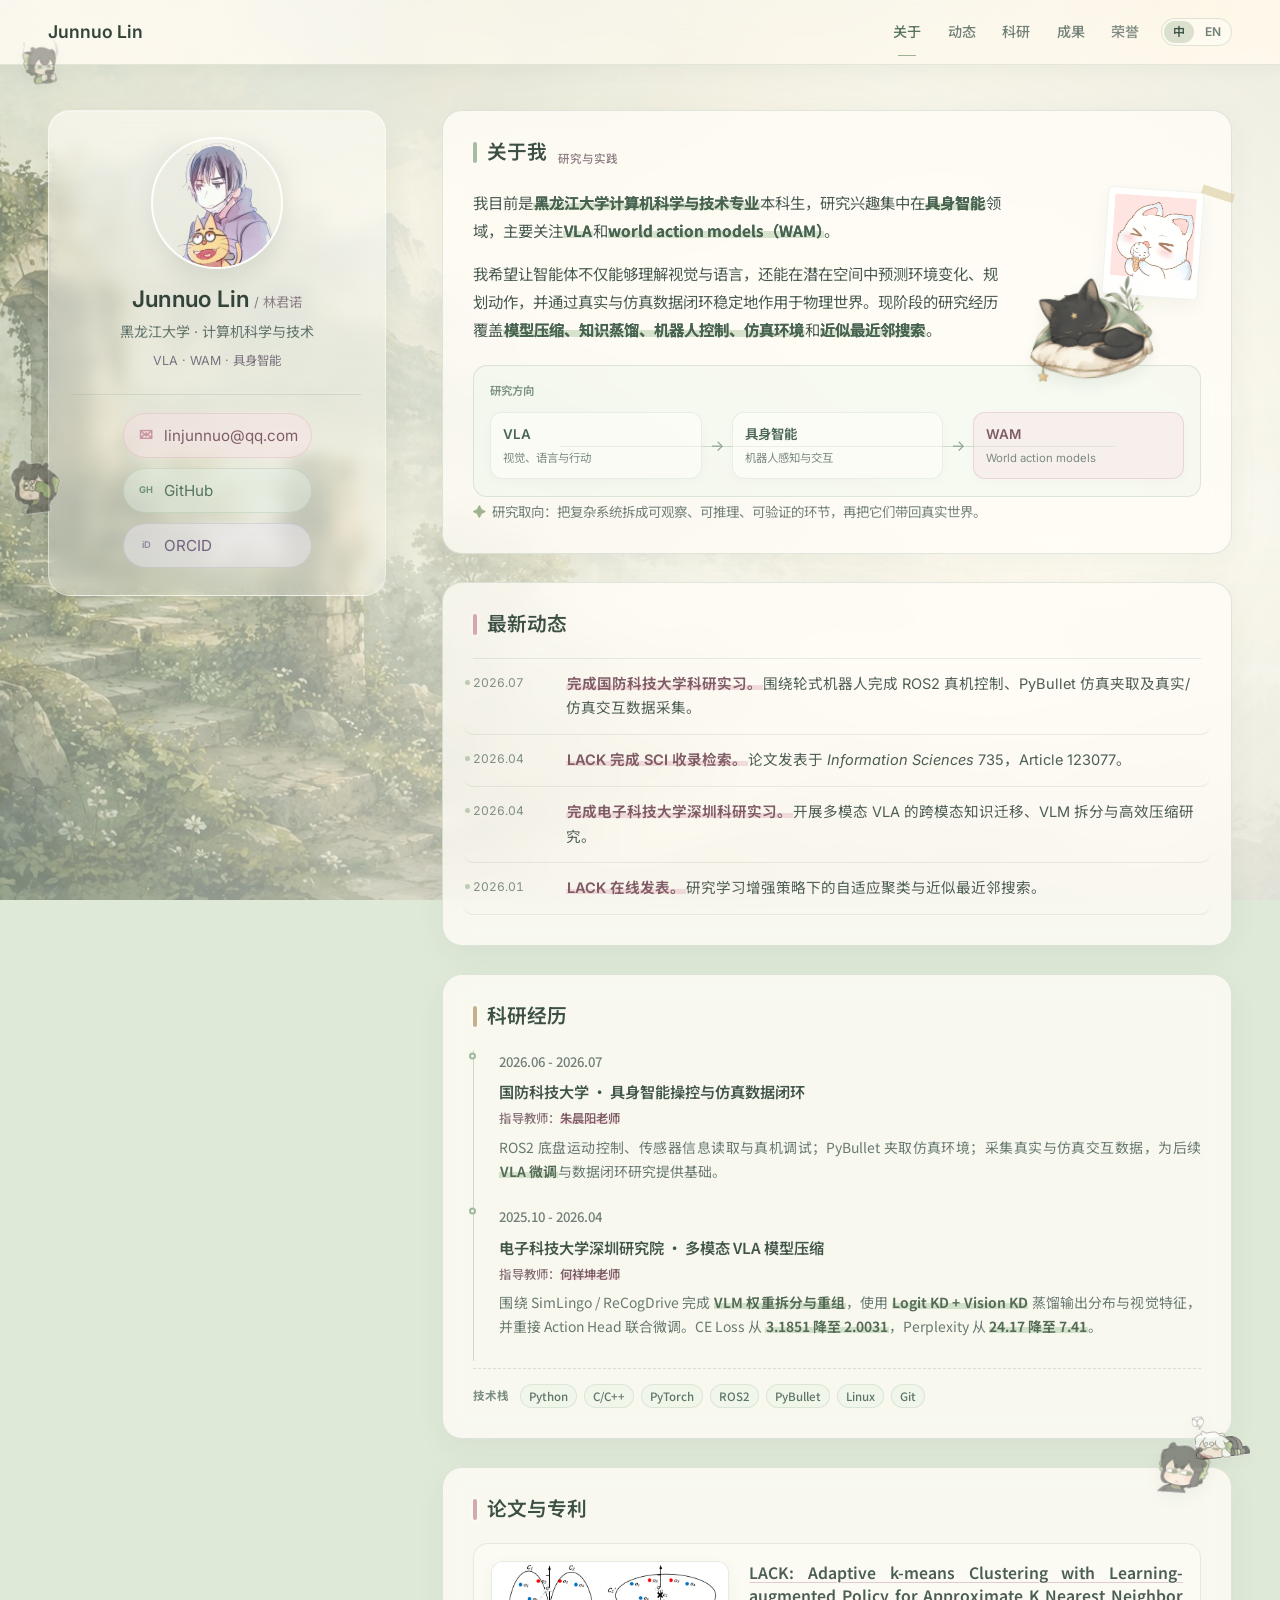
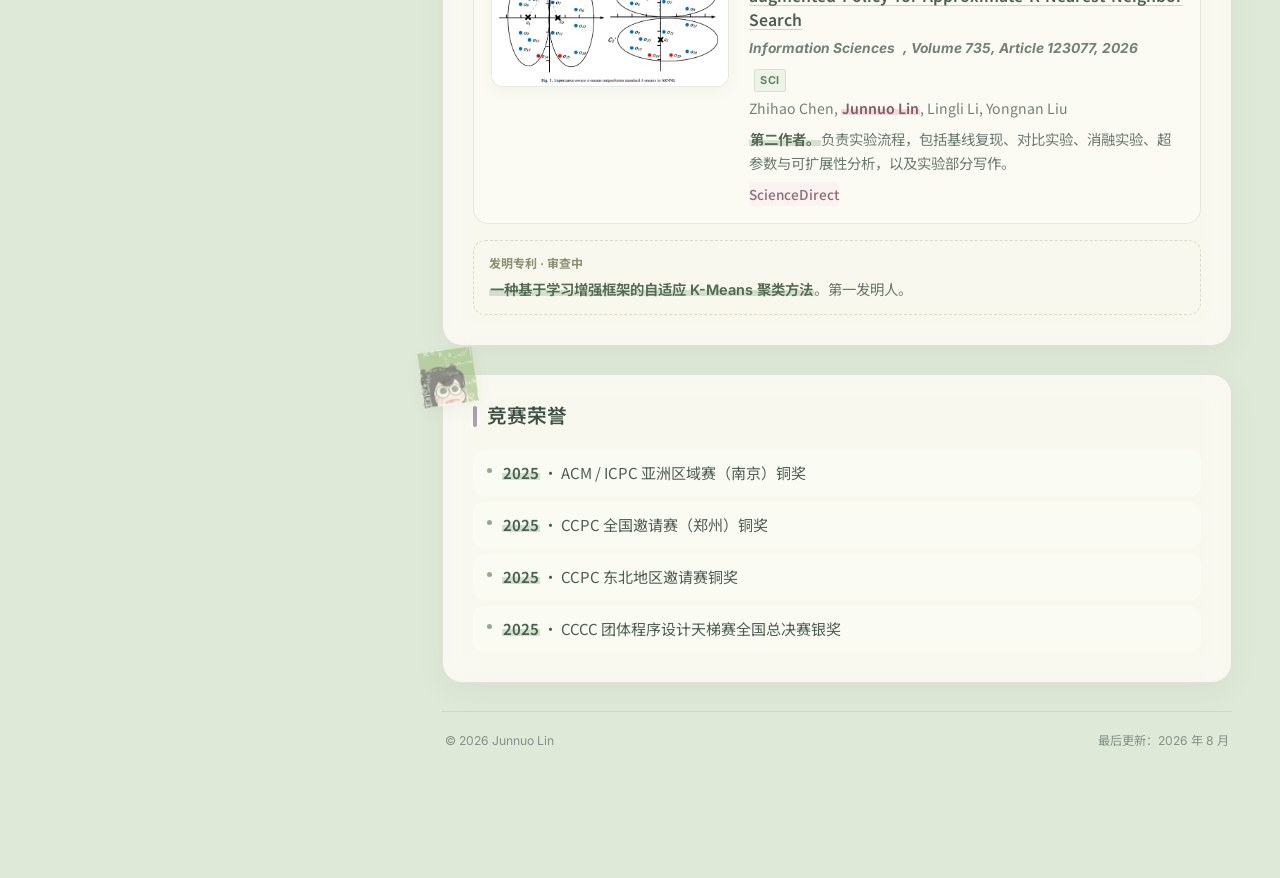
==== index.html @ f2a50eb1 "Publish refined bilingual academic homepage" ====
<!doctype html>
<html lang="zh-CN" data-language="zh">
<head>
  <meta charset="utf-8">
  <meta name="viewport" content="width=device-width, initial-scale=1">
  <meta name="description" content="林君诺的个人学术主页，研究方向集中在具身智能领域，主要关注 VLA 与 world action models（WAM）。">
  <meta name="theme-color" content="#e8eee2">
  <meta property="og:type" content="website">
  <meta property="og:url" content="https://jnlin-re.github.io/">
  <meta property="og:title" content="林君诺 | 学术主页">
  <meta property="og:description" content="具身智能领域，主要关注 VLA 与 world action models（WAM）。">
  <meta property="og:image" content="https://jnlin-re.github.io/assets/avatar-cutout.png">
  <title>林君诺 | 学术主页</title>
  <link rel="preconnect" href="https://fonts.googleapis.com">
  <link rel="preconnect" href="https://fonts.gstatic.com" crossorigin>
  <link href="https://fonts.googleapis.com/css2?family=Inter:wght@400;500;600;700&amp;family=Noto+Sans+SC:wght@400;500;600;700&amp;display=swap" rel="stylesheet">
  <link rel="stylesheet" href="css/main.css">
  <link rel="stylesheet" href="css/scrapbook.css">
  <script src="js/main.js" defer></script>
</head>
<body class="scrapbook-theme">
  <a class="skip-link" href="#main-content">
    <span data-lang="zh">跳到主要内容</span><span data-lang="en">Skip to main content</span>
  </a>

  <header class="site-header">
    <img class="header-sticker" src="assets/sticker-phone.gif" alt="" aria-hidden="true">
    <div class="container header-inner">
      <a class="site-name" href="#about" aria-label="Junnuo Lin homepage">Junnuo Lin</a>
      <nav class="top-nav" id="top-nav" aria-label="主导航" data-zh-label="主导航" data-en-label="Primary navigation">
        <a href="#about" data-section-link="about"><span data-lang="zh">关于</span><span data-lang="en">About</span></a>
        <a href="#news" data-section-link="news"><span data-lang="zh">动态</span><span data-lang="en">News</span></a>
        <a href="#research" data-section-link="research"><span data-lang="zh">科研</span><span data-lang="en">Research</span></a>
        <a href="#publications" data-section-link="publications"><span data-lang="zh">成果</span><span data-lang="en">Publications</span></a>
        <a href="#honors" data-section-link="honors"><span data-lang="zh">荣誉</span><span data-lang="en">Honors</span></a>
      </nav>
      <div class="header-actions">
        <div class="lang-switch" role="group" aria-label="语言选择" data-zh-label="语言选择" data-en-label="Language selection">
          <button class="lang-btn" type="button" data-lang-switch="zh" aria-pressed="true">中</button>
          <button class="lang-btn" type="button" data-lang-switch="en" aria-pressed="false">EN</button>
        </div>
      </div>
      <button class="menu-toggle" type="button" aria-expanded="false" aria-controls="top-nav" aria-label="打开菜单" data-zh-label="打开菜单" data-en-label="Open menu">
        <span data-lang="zh">菜单</span><span data-lang="en">Menu</span>
      </button>
    </div>
  </header>

  <main id="main-content">
    <section id="home-page" class="page-section active">
      <div class="container academic-layout">
        <aside class="profile-sidebar" aria-label="个人信息" data-zh-label="个人信息" data-en-label="Profile">
          <div class="profile-intro">
            <img class="avatar" src="assets/avatar-cutout.png" alt="林君诺的头像" data-zh-alt="林君诺的头像" data-en-alt="Portrait illustration of Junnuo Lin" width="460" height="460">
            <div class="intro-text">
              <h1 class="profile-name">Junnuo Lin <span class="profile-name-zh">/ 林君诺</span></h1>
              <p class="sidebar-role"><span data-lang="zh">黑龙江大学 · 计算机科学与技术</span><span data-lang="en">Heilongjiang University · Computer Science and Technology</span></p>
              <p class="sidebar-note"><span data-lang="zh">VLA · WAM · 具身智能</span><span data-lang="en">VLA · WAM · Embodied AI</span></p>
            </div>
          </div>

          <ul class="profile-links" aria-label="联系方式" data-zh-label="联系方式" data-en-label="Contact links">
            <li class="profile-email"><a href="mailto:linjunnuo@qq.com">linjunnuo@qq.com</a></li>
            <li class="github-link"><a href="https://github.com/jnlin-re" target="_blank" rel="noreferrer">GitHub</a></li>
            <li><a href="https://orcid.org/0009-0009-2755-1236" target="_blank" rel="noreferrer">ORCID</a></li>
          </ul>
          <img class="sidebar-sticker sidebar-sticker-bottom" src="assets/sticker-peek.gif" alt="" aria-hidden="true">
        </aside>

        <div class="content academic-content">
          <section id="about" class="section about" aria-labelledby="about-title">
            <div class="about-heading">
              <h2 id="about-title" class="section-title"><span data-lang="zh">关于我</span><span data-lang="en">About Me</span></h2>
              <span class="about-title-status"><span data-lang="zh">研究与实践</span><span data-lang="en">Research and practice</span></span>
            </div>
            <div class="about-shell">
              <div class="about-art" aria-hidden="true">
                <figure class="icecream-card"><img src="assets/icecream-cat.png" alt=""></figure>
                <img class="sleepy-cat" src="assets/original-black-cat-mascot.png" alt="">
              </div>
              <div class="about-copy">
                <p data-lang="zh">我目前是<strong>黑龙江大学计算机科学与技术专业</strong>本科生，研究兴趣集中在<strong>具身智能</strong>领域，主要关注<strong>VLA</strong>和<strong>world action models（WAM）</strong>。</p>
                <p data-lang="en">I am an undergraduate student in <strong>Computer Science and Technology at Heilongjiang University</strong>. My research interests center on <strong>embodied intelligence</strong>, with a focus on <strong>VLA</strong> and <strong>world action models (WAM)</strong>.</p>
                <p data-lang="zh">我希望让智能体不仅能够理解视觉与语言，还能在潜在空间中预测环境变化、规划动作，并通过真实与仿真数据闭环稳定地作用于物理世界。现阶段的研究经历覆盖<strong>模型压缩、知识蒸馏、机器人控制、仿真环境</strong>和<strong>近似最近邻搜索</strong>。</p>
                <p data-lang="en">I am interested in agents that go beyond visual-language understanding to predict environmental dynamics, plan actions in latent space, and interact reliably with the physical world through real-to-simulation data loops. My current experience spans <strong>model compression, knowledge distillation, robot control, simulation</strong>, and <strong>approximate nearest-neighbor search</strong>.</p>
                <div class="academic-route" aria-label="研究方向" data-zh-label="研究方向" data-en-label="Research focus">
                  <span class="route-label"><span data-lang="zh">研究方向</span><span data-lang="en">Research Focus</span></span>
                  <div class="route-stops">
                    <span class="route-stop"><b>VLA</b><small><span data-lang="zh">视觉、语言与行动</span><span data-lang="en">Vision, language, and action</span></small></span>
                    <span class="route-arrow" aria-hidden="true">&#8594;</span>
                    <span class="route-stop"><b><span data-lang="zh">具身智能</span><span data-lang="en">Embodied AI</span></b><small><span data-lang="zh">机器人感知与交互</span><span data-lang="en">Robotic perception and interaction</span></small></span>
                    <span class="route-arrow" aria-hidden="true">&#8594;</span>
                    <span class="route-stop current"><b>WAM</b><small>World action models</small></span>
                  </div>
                </div>
                <p class="about-aside" data-lang="zh">研究取向：把复杂系统拆成可观察、可推理、可验证的环节，再把它们带回真实世界。</p>
                <p class="about-aside" data-lang="en">Research principle: turn complex systems into observable, reasoned, and verifiable parts, then bring them back to the physical world.</p>
              </div>
            </div>
          </section>

          <section id="news" class="section news" aria-labelledby="news-title">
            <div class="section-heading"><h2 id="news-title" class="section-title"><span data-lang="zh">最新动态</span><span data-lang="en">News</span></h2></div>
            <ul class="news-list">
              <li class="news-item">
                <time datetime="2026-07" class="news-date">2026.07</time>
                <div class="news-copy">
                  <p data-lang="zh"><strong>完成国防科技大学科研实习。</strong>围绕轮式机器人完成 ROS2 真机控制、PyBullet 仿真夹取及真实/仿真交互数据采集。</p>
                  <p data-lang="en"><strong>Completed a research internship at the National University of Defense Technology.</strong> Worked on ROS2 control, PyBullet grasping simulation, and real/sim interaction data collection for a wheeled robot.</p>
                </div>
              </li>
              <li class="news-item">
                <time datetime="2026-04" class="news-date">2026.04</time>
                <div class="news-copy">
                  <p data-lang="zh"><strong>LACK 完成 SCI 收录检索。</strong>论文发表于 <em>Information Sciences</em> 735，Article 123077。</p>
                  <p data-lang="en"><strong>LACK was indexed by SCI.</strong> The paper was published in <em>Information Sciences</em> 735, Article 123077.</p>
                </div>
              </li>
              <li class="news-item">
                <time datetime="2026-04" class="news-date">2026.04</time>
                <div class="news-copy">
                  <p data-lang="zh"><strong>完成电子科技大学深圳科研实习。</strong>开展多模态 VLA 的跨模态知识迁移、VLM 拆分与高效压缩研究。</p>
                  <p data-lang="en"><strong>Completed a research internship at UESTC Shenzhen.</strong> Studied cross-modal knowledge transfer, VLM decoupling, and efficient compression for multimodal VLA agents.</p>
                </div>
              </li>
              <li class="news-item">
                <time datetime="2026-01" class="news-date">2026.01</time>
                <div class="news-copy">
                  <p data-lang="zh"><strong>LACK 在线发表。</strong>研究学习增强策略下的自适应聚类与近似最近邻搜索。</p>
                  <p data-lang="en"><strong>LACK was published online.</strong> The work studies adaptive clustering and approximate nearest-neighbor search with a learning-augmented policy.</p>
                </div>
              </li>
            </ul>
          </section>

          <section id="research" class="section" aria-labelledby="research-title">
            <img class="section-sticker project-sticker" src="assets/sticker-tired.gif" alt="" aria-hidden="true">
            <h2 id="research-title" class="section-title"><span data-lang="zh">科研经历</span><span data-lang="en">Research Experience</span></h2>
            <ul class="project-list timeline">
              <li class="project-item">
                <span class="timeline-time">2026.06 - 2026.07</span>
                <div class="project-head">
                  <p class="entry-title" data-lang="zh">国防科技大学 · 具身智能操控与仿真数据闭环</p>
                  <p class="entry-title" data-lang="en">National University of Defense Technology · Embodied Control and Sim-to-Real Data Loop</p>
                  <p class="entry-mentor" data-lang="zh">指导教师：<span class="mentor-name">朱晨阳老师</span></p>
                  <p class="entry-mentor" data-lang="en">Mentor: <span class="mentor-name">Chenyang Zhu</span></p>
                  <p class="entry-sub" data-lang="zh">ROS2 底盘运动控制、传感器信息读取与真机调试；PyBullet 夹取仿真环境；采集真实与仿真交互数据，为后续 <strong>VLA 微调</strong>与数据闭环研究提供基础。</p>
                  <p class="entry-sub" data-lang="en">Integrated ROS2 chassis control, sensor access, and real-robot debugging; built a PyBullet grasping environment; and collected real/sim interaction data for later <strong>VLA fine-tuning</strong> and closed-loop research.</p>
                </div>
              </li>
              <li class="project-item">
                <span class="timeline-time">2025.10 - 2026.04</span>
                <div class="project-head">
                  <p class="entry-title" data-lang="zh">电子科技大学深圳研究院 · 多模态 VLA 模型压缩</p>
                  <p class="entry-title" data-lang="en">UESTC Shenzhen · Multimodal VLA Model Compression</p>
                  <p class="entry-mentor" data-lang="zh">指导教师：<span class="mentor-name">何祥坤老师</span></p>
                  <p class="entry-mentor" data-lang="en">Mentor: <span class="mentor-name">Xiangkun He</span></p>
                  <p class="entry-sub" data-lang="zh">围绕 SimLingo / ReCogDrive 完成 <strong>VLM 权重拆分与重组</strong>，使用 <strong>Logit KD + Vision KD</strong> 蒸馏输出分布与视觉特征，并重接 Action Head 联合微调。CE Loss 从 <strong>3.1851 降至 2.0031</strong>，Perplexity 从 <strong>24.17 降至 7.41</strong>。</p>
                  <p class="entry-sub" data-lang="en">Decoupled and reorganized <strong>VLM weights</strong> from SimLingo / ReCogDrive-related models, then used <strong>Logit KD + Vision KD</strong> and action-head fine-tuning. CE Loss decreased from <strong>3.1851 to 2.0031</strong>, and Perplexity from <strong>24.17 to 7.41</strong>.</p>
                </div>
              </li>
            </ul>
            <div class="toolkit" aria-label="技术栈" data-zh-label="技术栈" data-en-label="Toolkit">
              <span class="toolkit-label"><span data-lang="zh">技术栈</span><span data-lang="en">Toolkit</span></span>
              <span>Python</span><span>C/C++</span><span>PyTorch</span><span>ROS2</span><span>PyBullet</span><span>Linux</span><span>Git</span>
            </div>
          </section>

          <section id="publications" class="section" aria-labelledby="publications-title">
            <img class="section-sticker publication-sticker" src="assets/sticker-curious.gif" alt="" aria-hidden="true">
            <h2 id="publications-title" class="section-title"><span data-lang="zh">论文与专利</span><span data-lang="en">Publications and Patent</span></h2>
            <div class="publication lack-publication">
              <figure class="pub-figure">
                <img class="pub-figure-image" src="assets/lack-figure.png" alt="LACK 论文图 1：重要性感知 k-means 与标准 k-means 在 AKNNs 中的比较" data-zh-alt="LACK 论文图 1：重要性感知 k-means 与标准 k-means 在 AKNNs 中的比较" data-en-alt="LACK Figure 1: Importance-aware k-means compared with standard k-means in AKNNs" width="1337" height="704" loading="lazy" decoding="async">
              </figure>
              <div class="pub-content">
                <p class="pub-title"><a href="https://www.sciencedirect.com/science/article/abs/pii/S0020025526000083" target="_blank" rel="noreferrer">LACK: Adaptive k-means Clustering with Learning-augmented Policy for Approximate K Nearest Neighbor Search</a></p>
                <p class="pub-venue"><em>Information Sciences</em>, Volume 735, Article 123077, 2026 <span class="pub-venue-tag">SCI</span></p>
                <p class="pub-authors">Zhihao Chen, <strong class="author-highlight">Junnuo Lin</strong>, Lingli Li, Yongnan Liu</p>
                <p class="pub-desc" data-lang="zh"><strong>第二作者。</strong>负责实验流程，包括基线复现、对比实验、消融实验、超参数与可扩展性分析，以及实验部分写作。</p>
                <p class="pub-desc" data-lang="en"><strong>Second author.</strong> Contributed the experimental pipeline, including baseline reproduction, comparative and ablation studies, hyperparameter and scalability analysis, and writing the experimental section.</p>
                <div class="pub-links"><a href="https://www.sciencedirect.com/science/article/abs/pii/S0020025526000083" target="_blank" rel="noreferrer">ScienceDirect</a></div>
              </div>
            </div>
            <div class="patent-note">
              <p class="patent-label"><span data-lang="zh">发明专利 · 审查中</span><span data-lang="en">Invention Patent · Under Review</span></p>
              <p data-lang="zh"><strong>一种基于学习增强框架的自适应 K-Means 聚类方法</strong>。第一发明人。</p>
              <p data-lang="en"><strong>An Adaptive K-Means Clustering Method Based on a Learning-Augmented Framework.</strong> First inventor.</p>
            </div>
          </section>

          <section id="honors" class="section" aria-labelledby="honors-title">
            <img class="section-sticker award-sticker" src="assets/sticker-math.gif" alt="" aria-hidden="true">
          <h2 id="honors-title" class="section-title"><span data-lang="zh">竞赛荣誉</span><span data-lang="en">Honors</span></h2>
          <ul class="award-list">
              <li class="award-item"><strong>2025</strong> · <span data-lang="zh">ACM / ICPC 亚洲区域赛（南京）铜奖</span><span data-lang="en">ACM / ICPC Asia Regional Contest, Nanjing - Bronze Medal</span></li>
              <li class="award-item"><strong>2025</strong> · <span data-lang="zh">CCPC 全国邀请赛（郑州）铜奖</span><span data-lang="en">CCPC National Invitational Contest, Zhengzhou - Bronze Medal</span></li>
              <li class="award-item"><strong>2025</strong> · <span data-lang="zh">CCPC 东北地区邀请赛铜奖</span><span data-lang="en">CCPC Northeast Invitational Contest - Bronze Medal</span></li>
              <li class="award-item"><strong>2025</strong> · <span data-lang="zh">CCCC 团体程序设计天梯赛全国总决赛银奖</span><span data-lang="en">CCCC Collegiate Computer Programming Contest National Finals - Silver Medal</span></li>
            </ul>
          </section>

          <footer class="site-footer">
            <p>© 2026 Junnuo Lin</p>
            <p><span data-lang="zh">最后更新：2026 年 8 月</span><span data-lang="en">Last updated: August 2026</span></p>
          </footer>
        </div>
      </div>
    </section>
  </main>
</body>
</html>
---- css/main.css ----
:root{--bg:#f8f5fb;--bg-elevated:#ffffff;--bg-card:#ffffff;--text:#2d2040;--muted:#7b6b8a;--border:#e0d8ec;--link:#6b4f8a;--accent:#7b5ea7;--accent-glow:rgba(123, 94, 167, 0.12);--container:860px;--header-h:62px;--serif:"Noto Serif SC",Georgia,"Times New Roman",serif;--sans:"Lato","Noto Sans SC","PingFang SC","Microsoft YaHei",sans-serif;--radius:10px;--shadow-sm:0 1px 3px rgba(45, 32, 64, 0.08);--shadow-md:0 4px 16px rgba(45, 32, 64, 0.1);--transition:0.25s cubic-bezier(0.4, 0, 0.2, 1)}*,::after,::before{margin:0;padding:0;box-sizing:border-box}html{scroll-behavior:smooth}body{font-family:var(--serif);background:var(--bg);color:var(--text);line-height:1.7;-webkit-font-smoothing:antialiased;-moz-osx-font-smoothing:grayscale}img{max-width:100%;display:block}a{color:var(--link);text-decoration:none}a:hover{color:var(--text);border-bottom:1px dotted}.container{width:min(var(--container),calc(100% - 40px));margin:0 auto}.site-header{position:fixed;top:0;left:0;right:0;z-index:1000;border-bottom:1px solid var(--border);background:rgba(248,245,251,.95);backdrop-filter:blur(8px);-webkit-backdrop-filter:blur(8px)}.header-inner{display:flex;align-items:center;min-height:var(--header-h);gap:16px}.nav-brand{display:flex;align-items:center;gap:10px}.avatar-small{width:32px;height:32px;border-radius:50%;object-fit:cover}.site-name{font-family:var(--serif);font-size:1.15rem;font-weight:700;color:var(--text);text-decoration:none;letter-spacing:.01em}.site-name:hover{color:var(--text);text-decoration:none}.top-nav{display:flex;align-items:center;gap:28px;margin-left:auto}.top-nav a{color:var(--muted);font-size:.92rem;font-weight:500;text-decoration:none;padding:4px 0;position:relative;transition:color .2s;letter-spacing:.02em}.top-nav a.active,.top-nav a:hover{color:var(--text)}.top-nav a.active::after{content:'';position:absolute;bottom:-2px;left:0;right:0;height:1.5px;background:var(--text)}.header-actions{display:flex;align-items:center;gap:10px;margin-left:8px}.lang-switch{display:inline-flex;align-items:center;gap:3px;padding:3px;border:1px solid var(--border);border-radius:999px;background:0 0}.lang-btn{border:none;background:0 0;color:var(--muted);font:inherit;font-size:.85rem;font-weight:700;line-height:1;padding:6px 11px;border-radius:999px;cursor:pointer;transition:background .2s,color .2s}.lang-btn:hover{color:var(--text)}.lang-btn.active{background:var(--text);color:var(--bg)}.menu-toggle{display:none;border:1px solid var(--border);background:0 0;color:var(--text);font:inherit;font-size:.9rem;padding:6px 10px;cursor:pointer;border-radius:4px}main{margin-top:var(--header-h);min-height:calc(100vh - var(--header-h))}.page-section{display:none;animation:.3s fadeIn}.page-section.active{display:block}@keyframes fadeIn{from{opacity:0;transform:translateY(8px)}to{opacity:1;transform:translateY(0)}}#intro-page{background:#111;color:#e8e0d6;position:relative;height:calc(100vh - var(--header-h));overflow:hidden}.intro-shell{height:calc(100vh - var(--header-h));display:flex;align-items:center;justify-content:center;padding:40px 20px}.scene{text-align:center;user-select:none}.intro-tagline{position:relative;display:inline-block;margin-bottom:0}.intro-tagline h1{font-family:var(--serif);font-size:clamp(2.4rem, 7vw, 4.2rem);font-weight:800;line-height:1.2;color:#f5e6d3;letter-spacing:.08em;padding-top:50px;text-shadow:0 1px 0 #d4c4b0,0 2px 0 #c2b09c,0 3px 0 #b09d88,0 4px 0 #9e8a76,0 5px 0 #8c7764,0 6px 1px rgba(0,0,0,.15),0 8px 24px rgba(0,0,0,.35)}.cat-stage{position:absolute;top:10px;right:10px;width:65px;height:50px;z-index:10;filter:drop-shadow(0 2px 4px rgba(45, 32, 64, .15));cursor:pointer;transition:transform .1s}.cat-stage svg{display:block;width:100%;height:100%;overflow:visible}.cat-states{display:flex;justify-content:center;gap:8px;margin-top:14px}.cat-state-dot{width:8px;height:8px;border-radius:50%;background:rgba(255,255,255,.2);cursor:pointer;transition:background .25s,transform .25s}.cat-state-dot:hover{transform:scale(1.3)}.cat-state-dot.active{background:#d4a574}.cat-state-label{margin-top:8px;font-size:.82rem;color:rgba(255,255,255,.4);letter-spacing:.04em}.intro-divider{width:40px;height:1px;background:rgba(255,255,255,.15);margin:24px auto 16px}.intro-name{font-family:var(--serif);font-size:.9rem;font-weight:700;letter-spacing:.25em;color:rgba(255,255,255,.35);margin-bottom:16px}.intro-nav{display:flex;justify-content:center;align-items:center;gap:12px;font-size:.88rem}.intro-nav a{color:rgba(255,255,255,.5);text-decoration:none;cursor:pointer;transition:color .2s}.intro-nav a:hover{color:#d4a574}.intro-nav-dot{color:rgba(255,255,255,.15)}.intro-hint{position:fixed;bottom:20px;left:0;right:0;text-align:center;font-size:.75rem;color:rgba(255,255,255,.2);pointer-events:none;letter-spacing:.03em}@keyframes tailWag{0%,100%{transform:rotate(-8deg)}50%{transform:rotate(8deg)}}@keyframes tailWagFast{0%,100%{transform:rotate(-12deg)}50%{transform:rotate(12deg)}}.profile-center{text-align:center;padding:48px 32px 36px;margin-bottom:48px;background:linear-gradient(180deg,var(--accent-glow) 0,transparent 100%);border-bottom:1px solid var(--border);border-radius:var(--radius) var(--radius) 0 0;position:relative}.profile-center::before{content:'';position:absolute;top:0;left:50%;transform:translateX(-50%);width:120px;height:2px;background:linear-gradient(90deg,transparent,var(--accent),transparent)}.profile-center .avatar{width:96px;height:96px;border-radius:50%;object-fit:cover;margin:0 auto 16px;display:block;border:3px solid var(--accent);box-shadow:0 0 20px var(--accent-glow),0 0 40px rgba(123,94,167,.08);transition:transform var(--transition),box-shadow var(--transition)}.profile-center .avatar:hover{transform:scale(1.05);box-shadow:0 0 28px var(--accent-glow),0 0 56px rgba(123,94,167,.12)}.profile-name{font-family:var(--serif);font-size:1.65rem;font-weight:700;line-height:1.2;letter-spacing:.04em;color:var(--text)}.profile-name-en{font-size:.88rem;font-weight:400;font-style:italic;color:var(--muted);margin-top:4px}.profile-meta{margin-top:10px;display:flex;justify-content:center;gap:6px;font-size:.88rem;color:var(--muted);list-style:none}.profile-meta li+li::before{content:'·';margin-right:6px;color:var(--border)}.profile-tags{margin-top:14px;display:flex;justify-content:center;flex-wrap:wrap;gap:8px}.profile-tag{font-size:.78rem;padding:4px 14px;background:rgba(123,94,167,.1);color:var(--accent);border-radius:999px;letter-spacing:.02em;border:1px solid rgba(123,94,167,.2);transition:background var(--transition),border-color var(--transition)}.profile-tag:hover{background:rgba(123,94,167,.18);border-color:rgba(123,94,167,.35)}.profile-links{margin-top:16px;display:flex;justify-content:center;flex-wrap:wrap;gap:10px}.profile-links a{font-size:.84rem;color:var(--muted);text-decoration:none;padding:5px 16px;border:1px solid var(--border);border-radius:999px;transition:all var(--transition)}.profile-links a:hover{color:var(--accent);border-color:var(--accent);background:rgba(123,94,167,.08);text-decoration:none}.content{max-width:840px;margin:0 auto}.timeline{list-style:none;border-left:2px solid var(--border);padding-left:24px;position:relative}.timeline-time{display:block;font-size:.8rem;font-weight:600;color:var(--accent);letter-spacing:.04em;margin-bottom:4px;position:relative}.timeline-time::before{content:'';position:absolute;left:-51px;top:50%;transform:translateY(-50%);width:8px;height:8px;border-radius:50%;background:var(--accent);box-shadow:0 0 8px var(--accent-glow)}.pub-venue-tag{display:inline-block;font-size:.76rem;padding:2px 8px;background:rgba(123,94,167,.12);color:var(--accent);border-radius:4px;font-weight:600;letter-spacing:.02em}.pub-role-tag{display:inline-block;font-size:.76rem;padding:2px 8px;background:rgba(123,94,167,.18);color:#a78bc7;border:1px solid rgba(123,94,167,.35);border-radius:4px;font-weight:700;letter-spacing:.02em}.section+.section{margin-top:56px}.section-title{font-family:var(--serif);font-size:1.25rem;font-weight:700;letter-spacing:.06em;margin-bottom:22px;padding:20px 0 0;border-top:none;color:var(--accent);display:flex;align-items:center;gap:12px}.section-title::before{content:'';display:inline-block;width:4px;height:1.1em;background:var(--accent);border-radius:2px;flex-shrink:0}.section:first-child .section-title{padding-top:0}.about p{font-size:.96rem;line-height:1.85;color:#4a3d5a;padding:16px 20px;background:#f3eef8;border-radius:var(--radius);border-left:3px solid var(--accent);box-shadow:var(--shadow-sm)}.award-list,.edu-list,.project-list{list-style:none}.edu-item{padding:14px 20px;background:var(--bg-card);border-radius:var(--radius);border:1px solid var(--border)}.contact-item{padding:10px 0;border-bottom:1px solid var(--border)}.contact-item:last-child{border-bottom:none}.edu-head,.project-head{display:grid;grid-template-columns:minmax(0,1fr) auto;gap:10px;align-items:start}.entry-title{font-size:.95rem;font-weight:600;color:var(--text)}.entry-sub{margin-top:3px;font-size:.88rem;color:var(--muted)}.entry-time{white-space:nowrap;font-size:.85rem;color:var(--muted);font-variant-numeric:tabular-nums}.pub-caption{font-size:.88rem;color:var(--muted);margin-bottom:26px}.publication{display:flex;gap:24px;margin-bottom:36px;align-items:flex-start;background:var(--bg-card);border-radius:var(--radius);border:1px solid var(--border);padding:20px;transition:border-color var(--transition),box-shadow var(--transition)}.publication:hover{border-color:rgba(123,94,167,.25);box-shadow:var(--shadow-md)}.publogo{width:200px;height:auto;min-height:80px;max-height:150px;border-radius:6px;box-shadow:var(--shadow-sm);flex-shrink:0;object-fit:contain;border:1px solid var(--border);transition:transform .2s;background:var(--bg)}.publication:hover .publogo{transform:scale(1.02)}.pub-content{flex:1;min-width:0}.pub-title{font-family:var(--serif);font-weight:700;font-size:1.05rem;color:var(--text);display:block;margin-bottom:6px;line-height:1.4}.pub-title:hover{color:var(--accent);text-decoration:none}.pub-title a{color:var(--text);transition:color var(--transition)}.pub-title a:hover{color:var(--accent);text-decoration:none}.pub-venue{display:flex;flex-wrap:wrap;align-items:baseline;gap:8px;margin:5px 0 7px;font-size:.92rem;font-weight:700;color:var(--text);letter-spacing:.2px}.pub-venue .pub-venue-tag{display:inline-flex;align-items:center;font-size:.78rem;font-weight:700;padding:2px 9px;border-radius:4px;background:rgba(123,94,167,.12);color:var(--accent);border:1px solid rgba(123,94,167,.2)}.pub-venue .pub-role-tag{display:inline-flex;align-items:center;font-size:.78rem;font-weight:700;padding:2px 9px;border-radius:4px;background:rgba(123,94,167,.18);color:#a78bc7;border:1px solid rgba(123,94,167,.35)}.pub-authors{color:var(--muted);margin:6px 0;font-size:.9rem;line-height:1.55}.pub-authors .author-highlight{color:var(--accent);font-weight:700}.pub-desc{margin-top:8px;font-size:.9rem;color:#5a4d6a;line-height:1.65;font-style:italic}.pub-links{margin-top:10px;display:flex;flex-wrap:wrap;align-items:center;gap:14px}.pub-links a{display:inline-flex;align-items:center;font-size:.82rem;font-weight:700;text-transform:uppercase;letter-spacing:.4px;padding:3px 12px;border:1px solid var(--border);border-radius:999px;text-decoration:none;color:var(--muted);transition:all var(--transition)}.pub-links a:hover{color:var(--accent);border-color:var(--accent);background:rgba(123,94,167,.08);text-decoration:none}.project-item{padding:16px 20px 20px;position:relative;background:var(--bg-card);border-radius:var(--radius);border:1px solid var(--border);margin-bottom:12px;transition:border-color var(--transition),box-shadow var(--transition),transform var(--transition)}.project-item:hover{border-color:rgba(123,94,167,.25);box-shadow:var(--shadow-md);transform:translateY(-1px)}.project-item:last-child{margin-bottom:0}.project-points{margin-top:8px;padding-left:16px;display:grid;gap:4px;list-style-type:disc}.project-points li{font-size:.9rem;color:#5a4d6a;line-height:1.65}.award-list{list-style:none;display:grid;gap:8px}.award-item{padding:12px 16px;border-bottom:none;font-size:.92rem;color:var(--text);line-height:1.5;background:var(--bg-card);border-radius:8px;border:1px solid var(--border);display:flex;align-items:center;gap:10px;transition:border-color var(--transition),transform var(--transition)}.award-item::before{content:'◆';color:var(--accent);font-size:.6rem;flex-shrink:0}.award-item:hover{border-color:rgba(123,94,167,.25);transform:translateX(4px)}.award-item:last-child{border-bottom:none}.contact-list{list-style:none;max-width:540px;background:var(--bg-card);border-radius:var(--radius);border:1px solid var(--border);padding:8px 20px}.blog-container{max-width:860px;margin:0 auto;padding:28px 0 56px}.blog-header{margin-bottom:28px;padding-top:20px;border-top:1px solid var(--border)}.blog-title{font-family:var(--serif);font-size:1.25rem;font-weight:700;letter-spacing:.06em;color:var(--accent);display:flex;align-items:center;gap:12px}.blog-title::before{content:'';display:inline-block;width:4px;height:1.1em;background:var(--accent);border-radius:2px;flex-shrink:0}.blog-list{list-style:none;border-left:2px solid var(--border);padding-left:24px}.blog-card{padding:16px 20px;position:relative;cursor:pointer;margin-bottom:12px;background:var(--bg-card);border-radius:var(--radius);border:1px solid var(--border);transition:border-color var(--transition),box-shadow var(--transition),transform var(--transition)}.blog-card:last-child{margin-bottom:0}.blog-card:hover{border-color:rgba(123,94,167,.25);box-shadow:var(--shadow-md);transform:translateY(-2px)}.blog-card .timeline-time{display:block;font-size:.8rem;font-weight:600;color:var(--accent);letter-spacing:.04em;margin-bottom:6px}.blog-tag{display:inline-block;background:0 0;padding:2px 8px;border-radius:3px;font-size:.75rem;color:var(--muted);margin-bottom:8px;border:1px solid var(--border);letter-spacing:.02em}.blog-card-title{font-family:var(--serif);font-size:1.08rem;font-weight:700;margin-bottom:8px;color:var(--text);line-height:1.4}.blog-card-excerpt{font-size:.9rem;color:#5a4d6a;line-height:1.6;margin-bottom:12px;display:-webkit-box;-webkit-line-clamp:2;-webkit-box-orient:vertical;overflow:hidden}.blog-card-footer{display:flex;justify-content:space-between;align-items:center;flex-wrap:wrap;gap:10px}.blog-metrics{display:flex;flex-wrap:wrap;gap:8px;font-size:.78rem;color:var(--muted)}.blog-metric{display:inline-block;padding:1px 6px;background:0 0;border:1px solid var(--border);border-radius:3px;font-size:.76rem;color:var(--muted)}.read-more-btn{background:0 0;border:1px solid var(--border);color:var(--muted);padding:4px 12px;border-radius:3px;font-size:.8rem;cursor:pointer;transition:.2s}.read-more-btn:hover{background:var(--border);color:var(--text);border-color:var(--text)}.blog-detail{max-width:860px;margin:0 auto;padding:36px 0 60px;display:none}.blog-detail.active{display:block;animation:.3s fadeIn}.back-btn{display:inline-flex;align-items:center;gap:6px;color:var(--muted);font-size:.88rem;margin-bottom:24px;cursor:pointer;padding:6px 12px;border-radius:4px;text-decoration:none;transition:.2s}.back-btn:hover{background:var(--border);color:var(--text);text-decoration:none}.blog-detail-layout{display:flex;gap:40px;align-items:flex-start}.blog-toc{position:sticky;top:82px;width:180px;flex-shrink:0;max-height:calc(100vh - 122px);overflow-y:auto;padding-top:4px}.blog-toc .toc-item{display:block;padding:5px 0 5px 12px;font-size:.82rem;color:var(--muted);text-decoration:none;border-left:2px solid transparent;transition:.2s;line-height:1.4}.blog-toc .toc-item:hover{color:var(--text)}.blog-toc .toc-item.active{color:var(--accent);border-left-color:var(--accent)}.blog-detail-content{flex:1;min-width:0;font-size:1rem;line-height:1.85;color:#4a3d5a}.blog-detail-content h1{font-family:var(--serif);font-size:1.7rem;font-weight:700;line-height:1.35;margin-bottom:14px;color:var(--text)}.blog-detail-content h3{font-family:var(--serif);font-size:1.2rem;font-weight:700;margin:28px 0 14px;color:var(--text)}.blog-detail-content p{margin-bottom:16px}.blog-detail-content code{background:var(--border);padding:2px 6px;border-radius:3px;font-family:"Courier New",monospace;font-size:.9em}.blog-detail-content pre{background:#f3eef8;color:#2d2040;padding:16px;border-radius:6px;overflow-x:auto;margin:20px 0}.blog-detail-content ul{margin:16px 0;padding-left:24px}.blog-detail-content li{margin:8px 0}.section{scroll-margin-top:calc(var(--header-h) + 20px);opacity:0;transform:translateY(20px);transition:opacity .5s,transform .5s}.section.visible{opacity:1;transform:translateY(0)}.content::after{content:'';display:block;height:60px}.hidden{display:none!important}@media (max-width:860px){.menu-toggle{display:inline-block}.top-nav{display:none;position:absolute;top:calc(100% + 1px);left:0;right:0;background:var(--bg);padding:16px 20px;border-bottom:1px solid var(--border);flex-direction:column;gap:10px;margin-left:0}.top-nav.open{display:flex}.header-inner{flex-wrap:wrap;padding:10px 0;min-height:auto}.header-actions{margin-left:auto}.profile-center{padding:36px 20px 28px}.blog-list{border-left:none;padding-left:0}.blog-container,.blog-detail{padding:20px 0 40px}.blog-toc{display:none}.blog-detail-layout{display:block}.blog-title{font-size:1.3rem}.blog-detail-title{font-size:1.4rem}}@media (max-width:560px){.container{width:calc(100% - 24px)}.header-inner{gap:10px}.header-actions{width:100%;justify-content:space-between}.intro-tagline h1{font-size:1.4rem}.profile-center{padding:28px 16px 24px}.profile-center .avatar{width:72px;height:72px}.profile-name{font-size:1.3rem}.publication{flex-direction:column;align-items:stretch}.publogo{width:100%;height:auto;max-height:200px;max-width:none}.about p,.blog-card,.project-item{padding:12px 14px}.section-title{font-size:1.1rem}.section+.section{margin-top:40px}.edu-head{grid-template-columns:1fr;gap:2px}}
---- css/scrapbook.css ----
/* Academic homepage theme — flat, formal, content-first. */

body.scrapbook-theme {
  --bg: #ffffff;
  --bg-elevated: #ffffff;
  --bg-card: #ffffff;
  --text: #1f2933;
  --muted: #5f6b7a;
  --border: #e5e7eb;
  --border-strong: #cbd2d9;
  --link: #0645ad;
  --link-hover: #04387a;
  --container: 960px;
  --header-h: 56px;
  --sans: -apple-system, BlinkMacSystemFont, "Segoe UI", "Lato", "Noto Sans SC", "PingFang SC", "Microsoft YaHei", Arial, sans-serif;
  background: var(--bg);
  color: var(--text);
  font-family: var(--sans);
  font-size: 15.5px;
  line-height: 1.65;
}

body.scrapbook-theme * {
  letter-spacing: 0;
}

.scrapbook-theme a {
  color: var(--link);
  text-decoration: none;
}

.scrapbook-theme a:hover {
  color: var(--link-hover);
  text-decoration: underline;
}

/* ---------- Header ---------- */
.scrapbook-theme .site-header {
  background: rgba(255, 255, 255, 0.96);
  backdrop-filter: blur(8px);
  -webkit-backdrop-filter: blur(8px);
  border-bottom: 1px solid var(--border);
  box-shadow: none;
}

.scrapbook-theme .header-inner {
  min-height: 56px;
  gap: 16px;
}

.scrapbook-theme .site-name {
  font-family: var(--sans);
  font-size: 1rem;
  font-weight: 700;
  color: var(--text);
  letter-spacing: 0;
}

.scrapbook-theme .site-name:hover {
  color: var(--text);
  text-decoration: none;
}

.scrapbook-theme .top-nav {
  margin-left: auto;
  display: flex;
  align-items: center;
  gap: 22px;
}

.scrapbook-theme .top-nav a {
  color: var(--muted);
  font-family: var(--sans);
  font-size: 0.9rem;
  font-weight: 500;
  padding: 4px 0;
  position: relative;
  letter-spacing: 0;
}

.scrapbook-theme .top-nav a:hover {
  color: var(--text);
  text-decoration: none;
}

.scrapbook-theme .top-nav a.active {
  color: var(--text);
}

.scrapbook-theme .top-nav a.active::after,
.scrapbook-theme .top-nav a::after {
  content: none;
}

.scrapbook-theme .lang-switch {
  border: 1px solid var(--border);
  border-radius: 4px;
  background: transparent;
  padding: 2px;
}

.scrapbook-theme .lang-btn {
  border-radius: 3px;
  color: var(--muted);
  font-family: var(--sans);
  font-size: 0.8rem;
  font-weight: 600;
  padding: 4px 9px;
}

.scrapbook-theme .lang-btn:hover {
  color: var(--text);
}

.scrapbook-theme .lang-btn.active {
  background: var(--text);
  color: #ffffff;
}

.scrapbook-theme .menu-toggle {
  display: none;
  border: 1px solid var(--border);
  border-radius: 4px;
  color: var(--text);
  font-family: var(--sans);
  font-size: 0.85rem;
  padding: 5px 10px;
}

/* ---------- Layout ---------- */
.scrapbook-theme main {
  padding-bottom: 80px;
}

.scrapbook-theme #home-page > .container {
  padding-top: 34px;
}

.scrapbook-theme .content {
  max-width: none;
}

.scrapbook-theme .content::after {
  height: 32px;
}

/* ---------- Intro ---------- */
.scrapbook-theme .profile-intro {
  display: grid;
  grid-template-columns: 84px minmax(0, 1fr);
  gap: 22px;
  align-items: start;
  padding-bottom: 30px;
  margin-bottom: 4px;
  border-bottom: 1px solid var(--border);
}

.scrapbook-theme .profile-intro .avatar {
  width: 84px;
  height: 84px;
  object-fit: cover;
  border: 1px solid var(--border);
  border-radius: 4px;
  box-shadow: none;
  transform: none;
}

.scrapbook-theme .profile-intro .avatar:hover {
  box-shadow: none;
  transform: none;
}

.scrapbook-theme .intro-text {
  min-width: 0;
}

.scrapbook-theme .profile-name {
  margin: 0 0 10px;
  font-family: var(--sans);
  font-size: 1.35rem;
  font-weight: 700;
  line-height: 1.25;
  color: var(--text);
  display: flex;
  align-items: baseline;
  flex-wrap: wrap;
  gap: 8px;
}

.scrapbook-theme .profile-name .name-sep {
  color: var(--muted);
  font-weight: 400;
}

.scrapbook-theme .profile-name-en {
  font-size: 1rem;
  font-weight: 500;
  color: var(--muted);
}

.scrapbook-theme .intro-line {
  margin: 2px 0;
  color: var(--text);
  font-family: var(--sans);
  font-size: 0.95rem;
  line-height: 1.6;
}

.scrapbook-theme .intro-location {
  color: var(--muted);
}

.scrapbook-theme .intro-interests {
  margin: 9px 0 4px;
  color: var(--muted);
  font-family: var(--sans);
  font-size: 0.95rem;
  line-height: 1.6;
}

.scrapbook-theme .intro-links {
  margin: 11px 0 0;
  font-family: var(--sans);
  font-size: 0.92rem;
}

.scrapbook-theme .intro-links .sep {
  color: var(--muted);
  margin: 0 7px;
}

/* ---------- Sections ---------- */
.scrapbook-theme .section {
  opacity: 1;
  transform: none;
}

.scrapbook-theme .section + .section {
  margin-top: 42px;
}

.scrapbook-theme .section-title {
  margin: 0 0 16px;
  padding: 0 0 6px;
  border-bottom: 1px solid var(--border);
  color: var(--text);
  font-family: var(--sans);
  font-size: 1.15rem;
  font-weight: 700;
  line-height: 1.3;
  display: block;
}

.scrapbook-theme .section-title::before,
.scrapbook-theme .section-title::after {
  content: none;
}

.scrapbook-theme .about p {
  margin: 0;
  padding: 0;
  background: transparent;
  border: 0;
  border-radius: 0;
  box-shadow: none;
  color: var(--text);
  font-family: var(--sans);
  font-size: 0.97rem;
  line-height: 1.75;
}

/* ---------- Education ---------- */
.scrapbook-theme .edu-list {
  list-style: none;
}

.scrapbook-theme .edu-item {
  background: transparent;
  border: 0;
  border-radius: 0;
  box-shadow: none;
  padding: 6px 0;
}

.scrapbook-theme .edu-head {
  display: grid;
  grid-template-columns: minmax(0, 1fr) auto;
  gap: 12px;
  align-items: start;
}

.scrapbook-theme .entry-title {
  font-family: var(--sans);
  font-size: 0.95rem;
  font-weight: 600;
  color: var(--text);
}

.scrapbook-theme .entry-sub {
  margin-top: 2px;
  font-family: var(--sans);
  font-size: 0.88rem;
  color: var(--muted);
}

.scrapbook-theme .entry-time {
  font-family: var(--sans);
  font-size: 0.85rem;
  color: var(--muted);
  white-space: nowrap;
}

/* ---------- Publications ---------- */
.scrapbook-theme .pub-caption {
  font-size: 0.85rem;
  color: var(--muted);
  margin: 0 0 18px;
}

.scrapbook-theme .publication {
  display: grid;
  grid-template-columns: 130px minmax(0, 1fr);
  gap: 22px;
  padding: 18px 0;
  margin: 0;
  background: transparent;
  border: 0;
  border-radius: 0;
  box-shadow: none;
  border-bottom: 1px solid var(--border);
  align-items: start;
  transition: none;
}

.scrapbook-theme .publication:last-child {
  border-bottom: 0;
}

.scrapbook-theme .publication::before {
  content: none;
}

.scrapbook-theme .publication:hover {
  border-color: var(--border);
  box-shadow: none;
  transform: none;
}

.scrapbook-theme .publogo {
  width: 130px;
  max-height: 100px;
  object-fit: contain;
  background: #fafbfc;
  border: 1px solid var(--border);
  border-radius: 3px;
  box-shadow: none;
}

.scrapbook-theme .publication:hover .publogo {
  transform: none;
}

.scrapbook-theme .pub-content {
  min-width: 0;
}

.scrapbook-theme .pub-title {
  margin: 0 0 5px;
  font-family: var(--sans);
  font-size: 0.98rem;
  font-weight: 700;
  color: var(--text);
  line-height: 1.45;
}

.scrapbook-theme .pub-title a {
  color: var(--text);
}

.scrapbook-theme .pub-title:hover,
.scrapbook-theme .pub-title a:hover {
  color: var(--text);
  text-decoration: none;
}

.scrapbook-theme .pub-authors {
  margin: 0 0 6px;
  color: var(--muted);
  font-family: var(--sans);
  font-size: 0.88rem;
  line-height: 1.55;
}

.scrapbook-theme .pub-authors .author-highlight {
  color: var(--text);
  font-weight: 700;
}

.scrapbook-theme .pub-venue {
  margin: 4px 0 6px;
  font-size: 0.86rem;
  color: var(--muted);
  font-style: italic;
}

.scrapbook-theme .pub-links {
  margin-top: 6px;
  display: flex;
  align-items: center;
  flex-wrap: wrap;
  gap: 0;
}

.scrapbook-theme .pub-links a {
  font-family: var(--sans);
  font-size: 0.85rem;
  color: var(--link);
  padding: 0;
  background: transparent;
  border: 0;
  border-radius: 0;
  text-transform: none;
  letter-spacing: 0;
  font-weight: 400;
}

.scrapbook-theme .pub-links a:hover {
  color: var(--link-hover);
  background: transparent;
  border-color: transparent;
  text-decoration: underline;
}

.scrapbook-theme .pub-links a + a::before {
  content: "·";
  margin: 0 8px;
  color: var(--muted);
}

/* ---------- Projects / timeline ---------- */
.scrapbook-theme .project-list {
  list-style: none;
}

.scrapbook-theme .timeline {
  border-left: 2px solid var(--border);
  padding-left: 24px;
  margin: 0;
}

.scrapbook-theme .project-item {
  position: relative;
  background: transparent;
  border: 0;
  border-radius: 0;
  box-shadow: none;
  padding: 0 0 18px;
  margin: 0;
  transition: none;
}

.scrapbook-theme .project-item::before {
  content: none;
}

.scrapbook-theme .project-item:hover {
  border-color: transparent;
  box-shadow: none;
  transform: none;
}

.scrapbook-theme .project-item .timeline-time {
  display: block;
  position: relative;
  font-family: var(--sans);
  font-size: 0.82rem;
  font-weight: 500;
  color: var(--muted);
  letter-spacing: 0;
  margin-bottom: 4px;
}

.scrapbook-theme .project-item .timeline-time::before {
  content: "";
  position: absolute;
  left: -29px;
  top: 7px;
  width: 8px;
  height: 8px;
  background: #ffffff;
  border: 2px solid var(--muted);
  border-radius: 50%;
  box-shadow: none;
}

.scrapbook-theme .project-head {
  display: block;
}

.scrapbook-theme .project-head .entry-title {
  font-size: 0.95rem;
  font-weight: 600;
}

.scrapbook-theme .project-head .entry-sub {
  font-size: 0.88rem;
  color: var(--muted);
}

/* ---------- Awards ---------- */
.scrapbook-theme .award-list {
  list-style: none;
  display: block;
  gap: 0;
}

.scrapbook-theme .award-item {
  background: transparent;
  border: 0;
  border-radius: 0;
  box-shadow: none;
  padding: 5px 0 5px 14px;
  margin: 0;
  position: relative;
  color: var(--text);
  font-family: var(--sans);
  font-size: 0.94rem;
  line-height: 1.6;
  display: block;
  transition: none;
}

.scrapbook-theme .award-item::before {
  content: "·";
  position: absolute;
  left: 2px;
  top: 0;
  color: var(--muted);
  font-weight: 700;
}

.scrapbook-theme .award-item:hover {
  border-color: transparent;
  transform: none;
}

/* ---------- Contact ---------- */
.scrapbook-theme .contact-list {
  list-style: none;
  max-width: none;
  background: transparent;
  border: 0;
  border-radius: 0;
  box-shadow: none;
  padding: 0;
}

.scrapbook-theme .contact-item {
  padding: 5px 0;
  border: 0;
  color: var(--text);
  font-family: var(--sans);
  font-size: 0.94rem;
  line-height: 1.6;
}

.scrapbook-theme .contact-item:last-child {
  border-bottom: 0;
}

.scrapbook-theme .contact-item a {
  color: var(--link);
}

/* ---------- Blog (hidden) ---------- */
.scrapbook-theme #blog-page {
  display: none !important;
}

/* ---------- Responsive ---------- */
@media (max-width: 860px) {
  .scrapbook-theme .top-nav {
    display: none;
    position: absolute;
    top: 100%;
    left: 0;
    right: 0;
    background: #ffffff;
    border-bottom: 1px solid var(--border);
    padding: 10px 20px;
    flex-direction: column;
    gap: 6px;
    margin-left: 0;
  }

  .scrapbook-theme .top-nav.open {
    display: flex;
  }

  .scrapbook-theme .menu-toggle {
    display: inline-block;
  }

  .scrapbook-theme #home-page > .container {
    padding-top: 22px;
  }
}

@media (max-width: 640px) {
  .scrapbook-theme .container {
    width: calc(100% - 28px);
  }

  .scrapbook-theme .profile-intro {
    grid-template-columns: 68px minmax(0, 1fr);
    gap: 16px;
    padding-bottom: 24px;
  }

  .scrapbook-theme .profile-intro .avatar {
    width: 68px;
    height: 68px;
  }

  .scrapbook-theme .profile-name {
    font-size: 1.2rem;
  }

  .scrapbook-theme .publication {
    grid-template-columns: 1fr;
    gap: 10px;
    padding: 16px 0;
  }

  .scrapbook-theme .publogo {
    display: none;
  }

  .scrapbook-theme .edu-head {
    grid-template-columns: 1fr;
    gap: 2px;
  }

  .scrapbook-theme .entry-time {
    white-space: normal;
  }

  .scrapbook-theme .route-stops {
    gap: 5px;
  }

  .scrapbook-theme .route-arrow {
    font-size: .85rem;
  }

  .scrapbook-theme .route-stop {
    padding: 6px;
  }

  .scrapbook-theme .route-stop b {
    font-size: .76rem;
  }

  .scrapbook-theme .route-stop small {
    font-size: .65rem;
  }
}

@media (prefers-reduced-motion: reduce) {
  .scrapbook-theme *,
  .scrapbook-theme *::before,
  .scrapbook-theme *::after {
    transition-duration: 0.01ms !important;
    animation-duration: 0.01ms !important;
  }
}

/* ---------- Two-column academic homepage ---------- */
.scrapbook-theme {
  --header-h: 70px;
  --text: #4a4f54;
  --muted: #737b81;
  --border: #eceef0;
  --link: #4a4f54;
  --link-hover: #1f2933;
  font-family: "Space Grotesk", "Noto Sans SC", -apple-system, BlinkMacSystemFont, "Segoe UI", sans-serif;
}

.scrapbook-theme .site-header {
  background: #ffffff;
}

.scrapbook-theme .header-inner {
  max-width: 1280px;
  min-height: 70px;
  padding: 0 1em;
}

.scrapbook-theme .site-name,
.scrapbook-theme .top-nav a {
  color: #737b81;
  font-family: "Space Grotesk", "Noto Sans SC", sans-serif;
  font-weight: 600;
}

.scrapbook-theme .site-name {
  font-size: 1.16rem;
}

.scrapbook-theme .top-nav {
  gap: 2rem;
}

.scrapbook-theme .top-nav a {
  font-size: 1rem;
}

.scrapbook-theme .top-nav a:hover,
.scrapbook-theme .site-name:hover {
  color: #4a4f54;
}

.scrapbook-theme #home-page > .academic-layout {
  display: grid;
  grid-template-columns: 225px minmax(0, 1fr);
  gap: 72px;
  align-items: start;
  max-width: 1280px;
  padding-top: 48px;
}

.scrapbook-theme .profile-sidebar {
  position: sticky;
  top: calc(var(--header-h) + 34px);
}

.scrapbook-theme .profile-sidebar .profile-intro {
  display: block;
  margin: 0;
  padding: 0;
  border: 0;
}

.scrapbook-theme .profile-sidebar .avatar {
  width: 175px;
  height: 175px;
  margin: 0 0 18px;
  border: 2px solid #ffffff;
  border-radius: 50%;
  box-shadow: 0 0 0 1px var(--border-strong);
  object-fit: cover;
}

.scrapbook-theme .profile-sidebar .profile-name {
  display: block;
  margin: 0 0 5px;
  color: var(--text);
  font-family: "Space Grotesk", "Noto Sans SC", sans-serif;
  font-size: 1.3rem;
  font-weight: 700;
  line-height: 1.25;
}

.scrapbook-theme .sidebar-role {
  margin: 0;
  color: var(--muted);
  font-size: .9rem;
  line-height: 1.55;
}

.scrapbook-theme .profile-links {
  display: grid;
  gap: 12px;
  margin: 26px 0 0;
  padding: 0;
  list-style: none;
}

.scrapbook-theme .profile-links li {
  display: grid;
  grid-template-columns: 21px minmax(0, 1fr);
  align-items: center;
  min-height: 20px;
  color: var(--text);
  font-size: .95rem;
}

.scrapbook-theme .profile-links li::before {
  color: #555c61;
  font-size: 1.05rem;
  font-weight: 600;
  text-align: left;
}

.scrapbook-theme .profile-links .profile-email::before { content: "✉"; }
.scrapbook-theme .profile-links li:nth-child(2)::before { content: "g"; font-family: Georgia, serif; font-weight: 700; }
.scrapbook-theme .profile-links li:nth-child(3)::before { content: "◎"; color: #a6ce39; }
.scrapbook-theme .profile-links .github-link::before {
  content: "";
  width: 16px;
  height: 16px;
  border: 1.5px solid #1f2328;
  border-radius: 50%;
  background: #ffffff url("https://github.githubassets.com/favicons/favicon.svg") center / 12px 12px no-repeat;
}

/* ---------- Gentle illustrated details ---------- */
.scrapbook-theme {
  --accent-ink: #445765;
  --accent-sage: #7d9b8b;
  --accent-cream: #f5f0e6;
  background-color: transparent;
  background-image: none;
  isolation: isolate;
}

html {
  min-height: 100%;
  background: #dfe9d8 url("../assets/misty-mountain-bg.jpg") 20% top / cover fixed no-repeat;
}

body.scrapbook-theme::before {
  content: "";
  position: fixed;
  inset: var(--header-h) 0 0;
  z-index: -1;
  pointer-events: none;
  background:
    linear-gradient(90deg, rgba(241, 248, 235, .42), rgba(255, 255, 255, .76) 39%, rgba(255, 255, 255, .92) 100%),
    url("../assets/misty-mountain-bg.jpg") 20% top / cover no-repeat;
}

.scrapbook-theme main,
.scrapbook-theme .page-section,
.scrapbook-theme #home-page,
.scrapbook-theme #home-page > .academic-layout {
  background: transparent !important;
}

.scrapbook-theme .site-header {
  background: rgba(255, 255, 255, .80);
}

.scrapbook-theme .header-sticker {
  position: absolute;
  z-index: 3;
  left: max(18px, calc(50% - 625px));
  bottom: -27px;
  width: 58px;
  height: 58px;
  object-fit: contain;
  filter: drop-shadow(0 6px 8px rgba(40, 55, 47, .13));
  transform: rotate(-5deg);
  pointer-events: none;
}

.scrapbook-theme .top-nav a:last-child {
  padding: 3px 10px;
  border: 1px solid #d9e4dc;
  border-radius: 999px;
  color: var(--accent-ink);
}

.scrapbook-theme .academic-content .about {
  position: relative;
}

.scrapbook-theme .about-heading {
  display: flex;
  align-items: baseline;
  gap: 12px;
  margin: 0 0 16px;
  padding: 0 0 6px;
  border-bottom: 1px solid var(--border);
}

.scrapbook-theme .about-heading .section-title {
  flex: 0 0 auto;
  margin: 0;
  padding: 0;
  border-bottom: 0;
}

.scrapbook-theme .about-title-status {
  color: #8c7771;
  font-size: .78rem;
  font-weight: 500;
  text-decoration-color: #b66d61;
  text-decoration-thickness: 1.5px;
}

.scrapbook-theme .about-shell {
  display: flow-root;
}

.scrapbook-theme .academic-content .about p {
  max-width: none;
  margin: 0;
}

.scrapbook-theme .academic-content .about-copy > p + p {
  margin-top: 14px;
}

/* Explicit styling makes emphasis remain visible in both language modes. */
.scrapbook-theme .academic-content .about p strong {
  color: #2f4653;
  font-weight: 700;
  text-shadow: 0 .1px 0 currentColor;
  background: linear-gradient(transparent 58%, #e7f0e8 58%);
  padding: 0 .08em;
}

.scrapbook-theme .academic-content .about p del {
  color: #8c7771;
  text-decoration-thickness: 1.5px;
  text-decoration-color: #b66d61;
  background: rgba(246, 226, 218, .56);
  padding: 0 .08em;
}

.scrapbook-theme .academic-content .about .about-aside {
  color: #6b7477;
  font-size: .88rem;
  line-height: 1.65;
}

.scrapbook-theme .academic-content .about .about-aside::before {
  content: "✦";
  margin-right: .45em;
  color: #b49754;
}

.scrapbook-theme .academic-route {
  margin: 16px 0 2px;
  padding: 11px 14px 13px;
  border: 1px dashed #cbd9d0;
  border-radius: 10px;
  background: rgba(247, 251, 247, .82);
}

.scrapbook-theme .route-label {
  display: block;
  margin-bottom: 8px;
  color: #7b8b82;
  font-size: .73rem;
  font-weight: 700;
  letter-spacing: .08em;
  text-transform: uppercase;
}

.scrapbook-theme .route-stops {
  display: flex;
  align-items: center;
  gap: 9px;
}

.scrapbook-theme .route-stop {
  display: inline-flex;
  min-width: 0;
  flex: 1;
  flex-direction: column;
  gap: 1px;
  padding: 7px 9px;
  border: 1px solid #e0e9e2;
  border-radius: 7px;
  background: rgba(255, 255, 255, .9);
}

.scrapbook-theme .route-stop.current {
  border-color: #b7cdbd;
  background: #f3f8f3;
}

.scrapbook-theme .route-stop b {
  color: #3d515a;
  font-size: .84rem;
}

.scrapbook-theme .route-stop small {
  overflow: hidden;
  color: #7a8589;
  font-size: .72rem;
  text-overflow: ellipsis;
  white-space: nowrap;
}

.scrapbook-theme .route-arrow {
  flex: 0 0 auto;
  color: #9aaa9f;
  font-size: 1rem;
}

.scrapbook-theme .leisure-stickers {
  display: inline-flex;
  align-items: center;
  gap: 3px;
  margin-left: 7px;
  vertical-align: middle;
}

.scrapbook-theme .leisure-stickers img {
  width: 31px;
  height: 31px;
  object-fit: contain;
  filter: drop-shadow(0 3px 4px rgba(40, 55, 47, .12));
}

.scrapbook-theme .about-art {
  float: right;
  position: relative;
  width: 190px;
  height: 205px;
  margin: 0 0 8px 25px;
  shape-outside: inset(0 round 24px);
}

.scrapbook-theme .icecream-card {
  width: 108px;
  margin: 0 0 0 auto;
  padding: 6px 6px 18px;
  background: #fff;
  border: 1px solid #edf0ed;
  border-radius: 4px;
  box-shadow: 0 10px 24px rgba(66, 80, 76, .10);
  transform: rotate(4deg);
}

.scrapbook-theme .icecream-card::before {
  content: "";
  position: absolute;
  width: 33px;
  height: 9px;
  top: -5px;
  left: 92px;
  background: rgba(216, 203, 156, .72);
  transform: rotate(14deg);
}

.scrapbook-theme .icecream-card img {
  display: block;
  width: 100%;
  aspect-ratio: 1;
  object-fit: cover;
  border-radius: 2px;
}

.scrapbook-theme .sleepy-cat {
  position: absolute;
  left: -4px;
  bottom: -4px;
  width: 142px;
  filter: drop-shadow(0 8px 9px rgba(56, 67, 61, .13));
  transform: rotate(-3deg);
  transition: transform .22s ease;
}

.scrapbook-theme .profile-sidebar {
  z-index: 1;
}

.scrapbook-theme .sidebar-sticker {
  position: absolute;
  z-index: 2;
  width: 72px;
  height: 72px;
  object-fit: contain;
  filter: drop-shadow(0 7px 9px rgba(40, 55, 47, .15));
}

.scrapbook-theme .sidebar-sticker-bottom {
  left: -45px;
  top: 345px;
  transform: rotate(-7deg);
}

.scrapbook-theme .academic-content > .section {
  position: relative;
  padding: 20px 24px 24px;
  border: 1px solid rgba(218, 226, 220, .75);
  border-radius: 18px;
  background: rgba(255, 255, 255, .80);
  box-shadow: 0 13px 36px rgba(47, 66, 55, .07);
  backdrop-filter: blur(7px);
  -webkit-backdrop-filter: blur(7px);
}

.scrapbook-theme .academic-content > .section + .section {
  margin-top: 34px;
}

.scrapbook-theme .section-sticker {
  position: absolute;
  z-index: 2;
  width: 68px;
  height: 68px;
  object-fit: contain;
  filter: drop-shadow(0 7px 9px rgba(40, 55, 47, .12));
  pointer-events: none;
}

.scrapbook-theme .publication-sticker {
  top: -38px;
  right: 20px;
  transform: rotate(4deg);
}

.scrapbook-theme .project-sticker {
  right: -28px;
  bottom: -30px;
  width: 78px;
  height: 78px;
  transform: rotate(-5deg);
}

.scrapbook-theme .award-sticker {
  left: -38px;
  top: -36px;
  width: 72px;
  height: 72px;
  transform: rotate(-8deg);
}

.scrapbook-theme .about-art:hover .sleepy-cat {
  transform: rotate(0deg) translateY(-3px);
}

.scrapbook-theme .profile-links a {
  color: var(--text);
  font-size: .95rem;
}

.scrapbook-theme .profile-links a:hover {
  color: var(--link-hover);
  text-decoration: none;
}

.scrapbook-theme .academic-content {
  max-width: 800px;
  min-width: 0;
}

.scrapbook-theme .academic-content .section:first-child .section-title {
  padding-top: 0;
}

.scrapbook-theme .academic-content .about p {
  max-width: 720px;
  font-size: .98rem;
  line-height: 1.82;
  text-align: justify;
  text-justify: inter-ideograph;
}

.scrapbook-theme .section-heading {
  display: flex;
  align-items: baseline;
  justify-content: space-between;
  gap: 16px;
}

.scrapbook-theme .section-heading .section-title {
  flex: 1;
}

.scrapbook-theme .news-list {
  list-style: none;
  margin: 0;
  border-top: 1px solid var(--border);
}

.scrapbook-theme .news-item {
  display: grid;
  grid-template-columns: 78px minmax(0, 1fr);
  gap: 16px;
  padding: 10px 0;
  border-bottom: 1px solid var(--border);
}

.scrapbook-theme .news-date {
  color: var(--muted);
  font-size: .83rem;
  font-variant-numeric: tabular-nums;
}

.scrapbook-theme .news-item p,
.scrapbook-theme .news-copy {
  margin: 0;
  color: var(--text);
  font-size: .92rem;
  line-height: 1.58;
  text-align: justify;
  text-justify: inter-word;
}

.scrapbook-theme .news-copy {
  min-width: 0;
}

.scrapbook-theme .news-accepted-line {
  display: inline-flex;
  align-items: center;
  gap: 6px;
  margin: 0 0 2px;
  white-space: nowrap;
}

.scrapbook-theme .news-celebrate {
  display: inline-block;
  flex: 0 0 auto;
  width: 30px;
  height: 30px;
  margin: -5px 0 -6px;
  vertical-align: middle;
  object-fit: contain;
}

.scrapbook-theme .pub-title,
.scrapbook-theme .pub-authors,
.scrapbook-theme .entry-sub,
.scrapbook-theme .award-item {
  text-align: justify;
  text-justify: inter-word;
}

.scrapbook-theme .pub-accepted {
  display: inline-block;
  margin: 1px 0 7px;
  color: #0d5a3b;
  font-style: normal;
  font-weight: 600;
}

@media (max-width: 860px) {
  .scrapbook-theme #home-page > .academic-layout {
    display: block;
    padding-top: 28px;
  }

  .scrapbook-theme .profile-sidebar {
    position: static;
    margin-bottom: 40px;
  }

  .scrapbook-theme .profile-sidebar .profile-intro {
    display: grid;
    grid-template-columns: 112px minmax(0, 1fr);
    gap: 20px;
    align-items: start;
  }

  .scrapbook-theme .profile-sidebar .avatar {
    width: 112px;
    height: 112px;
    margin: 0;
  }

  .scrapbook-theme .profile-sidebar .sidebar-block {
    margin-top: 18px;
  }

  .scrapbook-theme .profile-links {
    grid-template-columns: repeat(2, minmax(0, max-content));
    column-gap: 24px;
  }

  .scrapbook-theme .about-shell {
    display: flow-root;
  }

  .scrapbook-theme .about-art {
    width: 158px;
    height: 180px;
  }

  .scrapbook-theme .sleepy-cat {
    width: 126px;
  }
}

@media (max-width: 520px) {
  .scrapbook-theme #home-page > .academic-layout {
    padding-top: 22px;
  }

  .scrapbook-theme .profile-sidebar .profile-intro {
    grid-template-columns: 82px minmax(0, 1fr);
    gap: 16px;
  }

  .scrapbook-theme .profile-sidebar .avatar {
    width: 82px;
    height: 82px;
  }

  .scrapbook-theme .news-item {
    grid-template-columns: 1fr;
    gap: 3px;
  }

  .scrapbook-theme .news-accepted-line {
    white-space: normal;
  }

  .scrapbook-theme .about-shell {
    display: block;
  }

  .scrapbook-theme .about-art {
    float: none;
    width: 170px;
    height: 175px;
    margin: 20px 0 0 auto;
  }

  .scrapbook-theme .academic-content > .section {
    padding: 17px 16px 20px;
    border-radius: 14px;
  }

  .scrapbook-theme .sidebar-sticker-bottom {
    left: auto;
    right: 0;
    top: 205px;
  }

  .scrapbook-theme .project-sticker {
    right: 4px;
  }

  .scrapbook-theme .header-sticker,
  .scrapbook-theme .award-sticker {
    display: none;
  }

}

/* ---------- CV ---------- */
.scrapbook-theme .cv-main {
  margin-top: var(--header-h);
  padding: 60px 0 90px;
}

.scrapbook-theme .cv-container {
  max-width: 920px;
}

.scrapbook-theme .cv-header {
  padding-bottom: 28px;
  border-bottom: 1px solid var(--border);
}

.scrapbook-theme .cv-header h1 {
  margin: 0 0 8px;
  color: var(--text);
  font-size: 2rem;
  line-height: 1.2;
}

.scrapbook-theme .cv-header h1 span,
.scrapbook-theme .cv-header p {
  color: var(--muted);
  font-size: 1rem;
  font-weight: 400;
}

.scrapbook-theme .cv-header p {
  margin: 4px 0;
}

.scrapbook-theme .cv-section {
  margin-top: 38px;
}

.scrapbook-theme .cv-section h2 {
  margin: 0 0 14px;
  padding-bottom: 7px;
  border-bottom: 1px solid var(--border);
  color: var(--text);
  font-size: 1.2rem;
}

.scrapbook-theme .cv-entry {
  display: grid;
  grid-template-columns: minmax(0, 1fr) auto;
  gap: 20px;
  padding: 10px 0;
  color: var(--text);
  font-size: .96rem;
  line-height: 1.6;
}

.scrapbook-theme .cv-entry time {
  color: var(--muted);
  font-size: .9rem;
  white-space: nowrap;
}

.scrapbook-theme .cv-pubs {
  margin: 0;
  padding-left: 20px;
}

.scrapbook-theme .cv-pubs li {
  margin: 0 0 12px;
  padding-left: 4px;
  color: var(--text);
  line-height: 1.65;
}

@media (max-width: 640px) {
  .scrapbook-theme .cv-main {
    padding-top: 38px;
  }

  .scrapbook-theme .cv-entry {
    grid-template-columns: 1fr;
    gap: 3px;
  }

  .scrapbook-theme .cv-entry time {
    white-space: normal;
  }
}

/* ---------- Junnuo Lin content layer ---------- */
html[data-language="zh"] [data-lang="en"],
html[data-language="en"] [data-lang="zh"] {
  display: none !important;
}

.skip-link {
  position: fixed;
  top: 8px;
  left: 12px;
  z-index: 2000;
  padding: 7px 10px;
  color: #ffffff;
  background: #344c59;
  border-radius: 4px;
  transform: translateY(-150%);
  transition: transform .2s ease;
}

.skip-link:focus {
  transform: translateY(0);
}

.scrapbook-theme .header-actions {
  display: flex;
  align-items: center;
  gap: 10px;
  margin-left: 4px;
}

.scrapbook-theme .current-version-link {
  padding: 4px 8px;
  color: #58646b;
  font-size: .78rem;
  font-weight: 600;
  line-height: 1.2;
  white-space: nowrap;
  border: 1px solid #d9e4dc;
  border-radius: 999px;
}

.scrapbook-theme .current-version-link:hover {
  color: #2f4653;
  background: rgba(235, 243, 235, .8);
  text-decoration: none;
}

.scrapbook-theme .version-nav-link {
  display: none;
}

.scrapbook-theme .profile-name-zh {
  color: #747d82;
  font-size: .88rem;
  font-weight: 500;
  white-space: nowrap;
}

.scrapbook-theme .sidebar-note {
  margin: 8px 0 0;
  color: #62736f;
  font-size: .8rem;
  line-height: 1.55;
}

.scrapbook-theme .sidebar-block {
  margin-top: 23px;
  padding-top: 16px;
  border-top: 1px solid rgba(218, 226, 220, .9);
}

.scrapbook-theme .sidebar-label {
  margin: 0 0 6px;
  color: #778982;
  font-size: .72rem;
  font-weight: 700;
  letter-spacing: .07em;
  text-transform: uppercase;
}

.scrapbook-theme .sidebar-education {
  margin: 0;
  color: #59656b;
  font-size: .82rem;
  line-height: 1.65;
}

.scrapbook-theme .sidebar-education strong {
  color: #344c59;
  font-weight: 700;
}

.scrapbook-theme .profile-links a {
  overflow-wrap: anywhere;
}

.scrapbook-theme .academic-content strong {
  color: #2f4653;
  font-weight: 700;
}

.scrapbook-theme .news-copy strong,
.scrapbook-theme .entry-sub strong {
  background: linear-gradient(transparent 60%, #e5efe6 60%);
  padding: 0 .08em;
}

.scrapbook-theme .toolkit {
  display: flex;
  flex-wrap: wrap;
  align-items: center;
  gap: 7px;
  margin: 3px 0 0;
  padding: 13px 0 0;
  border-top: 1px dashed #d7e2da;
}

.scrapbook-theme .toolkit-label {
  margin-right: 4px;
  color: #778982;
  font-size: .75rem;
  font-weight: 700;
}

.scrapbook-theme .toolkit > span:not(.toolkit-label) {
  padding: 2px 7px;
  color: #52666b;
  font-family: "Space Grotesk", "Noto Sans SC", sans-serif;
  font-size: .74rem;
  font-weight: 600;
  line-height: 1.4;
  background: rgba(242, 247, 242, .9);
  border: 1px solid #dfeae0;
  border-radius: 4px;
}

.scrapbook-theme .pub-monogram {
  display: flex;
  align-items: center;
  justify-content: center;
  min-height: 92px;
  padding: 10px;
  color: #415762;
  font-family: "Space Grotesk", sans-serif;
  font-size: 1.05rem;
  font-weight: 700;
  letter-spacing: .08em;
  background:
    linear-gradient(135deg, rgba(236, 244, 236, .96), rgba(250, 251, 247, .96)),
    repeating-linear-gradient(45deg, transparent 0 8px, rgba(126, 155, 139, .08) 8px 9px);
  border: 1px solid #d9e6dc;
  border-radius: 4px;
}

.scrapbook-theme .lack-publication {
  align-items: stretch;
}

.scrapbook-theme .pub-desc {
  color: #637075;
  font-style: normal;
}

.scrapbook-theme .pub-venue-tag {
  margin-left: 5px;
  padding: 1px 5px;
  color: #527066;
  font-size: .68rem;
  font-style: normal;
  letter-spacing: .05em;
  background: #edf5ed;
  border: 1px solid #d7e4d7;
  border-radius: 3px;
}

.scrapbook-theme .patent-note {
  margin-top: 18px;
  padding: 13px 15px;
  color: #5d696d;
  background: rgba(249, 247, 239, .76);
  border: 1px dashed #d7cfad;
  border-radius: 8px;
}

.scrapbook-theme .patent-note p {
  margin: 0;
  font-size: .9rem;
  line-height: 1.65;
}

.scrapbook-theme .patent-note .patent-label {
  margin-bottom: 4px;
  color: #9a8050;
  font-size: .75rem;
  font-weight: 700;
  letter-spacing: .04em;
}

.scrapbook-theme .site-footer {
  display: flex;
  justify-content: space-between;
  gap: 16px;
  margin: 35px 0 0;
  padding: 18px 2px 0;
  color: #89928f;
  font-size: .76rem;
  border-top: 1px solid rgba(218, 226, 220, .9);
}

.scrapbook-theme .site-footer p {
  margin: 0;
}

@media (max-width: 1060px) {
  .scrapbook-theme .top-nav {
    gap: 1rem;
  }

  .scrapbook-theme .current-version-link {
    font-size: .72rem;
  }
}

@media (max-width: 860px) {
  .scrapbook-theme .header-inner {
    flex-wrap: nowrap;
    gap: 8px;
    padding: 0 12px;
  }

  .scrapbook-theme .site-name {
    min-width: 0;
    font-size: 1rem;
    white-space: nowrap;
  }

  .scrapbook-theme .header-actions {
    gap: 6px;
    margin-left: auto;
  }

  .scrapbook-theme .current-version-link {
    padding: 3px 6px;
  }

  .scrapbook-theme .menu-toggle {
    flex: 0 0 auto;
    padding: 5px 8px;
  }

  .scrapbook-theme .version-nav-link {
    display: block;
  }
}

@media (max-width: 520px) {
  .scrapbook-theme .current-version-link {
    display: none;
  }

  .scrapbook-theme .site-name {
    flex: 0 0 auto;
    font-size: 0;
  }

  .scrapbook-theme .site-name::after {
    content: "JL";
    color: #4a4f54;
    font-family: "Space Grotesk", sans-serif;
    font-size: 1rem;
    font-weight: 700;
  }

  .scrapbook-theme .profile-sidebar .sidebar-block {
    margin-top: 18px;
  }

  .scrapbook-theme .profile-sidebar .profile-links {
    display: grid;
    grid-template-columns: 1fr;
    gap: 9px;
  }

  .scrapbook-theme .pub-monogram {
    min-height: 56px;
  }

  .scrapbook-theme .site-footer {
    display: block;
  }

  .scrapbook-theme .site-footer p + p {
    margin-top: 4px;
  }
}

@media (prefers-reduced-motion: reduce) {
  .scrapbook-theme .header-sticker,
  .scrapbook-theme .sidebar-sticker,
  .scrapbook-theme .section-sticker {
    display: none;
  }

  .scrapbook-theme .sleepy-cat {
    animation: none;
  }
}

/* ---------- Serene mist refinement ---------- */
body.scrapbook-theme {
  --bg: #f3f3e9;
  --bg-card: rgba(255, 253, 246, .78);
  --text: #34443b;
  --muted: #718078;
  --border: rgba(125, 151, 132, .24);
  --border-strong: rgba(255, 255, 255, .82);
  --link: #557762;
  --link-hover: #365d47;
  --accent-sage: #91aa8c;
  --accent-deep: #557461;
  --surface: rgba(255, 253, 246, .78);
  --surface-soft: rgba(240, 247, 236, .48);
  --shadow-soft: 0 8px 30px rgba(40, 60, 45, .05);
  --shadow-hover: 0 12px 34px rgba(40, 60, 45, .08);
  --container: 1380px;
  --header-h: 64px;
  background: transparent;
  color: var(--text);
  font-family: "Inter", "Noto Sans SC", -apple-system, BlinkMacSystemFont, "Segoe UI", sans-serif;
  font-size: 15px;
  line-height: 1.78;
  overflow-x: hidden;
}

html {
  min-height: 100%;
  overflow-x: hidden;
  background: #dfe9d8 url("../assets/misty-mountain-bg.jpg") 20% top / cover fixed no-repeat;
}

body.scrapbook-theme::before {
  inset: var(--header-h) 0 0;
  background:
    linear-gradient(90deg, rgba(224, 237, 219, .30) 0%, rgba(247, 248, 239, .57) 38%, rgba(255, 253, 245, .84) 72%, rgba(255, 253, 245, .91) 100%),
    linear-gradient(180deg, rgba(255, 255, 255, .06), rgba(255, 255, 255, .20)),
    url("../assets/misty-mountain-bg.jpg") 20% top / cover no-repeat;
  filter: blur(.65px);
  opacity: .98;
  transform: none;
}

body.scrapbook-theme::after {
  content: "";
  position: fixed;
  inset: var(--header-h) 0 0;
  z-index: -1;
  pointer-events: none;
  background: radial-gradient(ellipse at center, transparent 48%, rgba(57, 76, 59, .08) 100%);
}

.scrapbook-theme main,
.scrapbook-theme .page-section,
.scrapbook-theme #home-page,
.scrapbook-theme #home-page > .academic-layout {
  background: transparent !important;
}

.scrapbook-theme main {
  padding-bottom: 94px;
}

.scrapbook-theme #home-page > .academic-layout {
  display: grid;
  grid-template-columns: minmax(250px, .3fr) minmax(0, .7fr);
  gap: 56px;
  max-width: 1380px;
  padding: 46px 28px 0;
}

.scrapbook-theme .academic-content {
  width: 100%;
  max-width: 960px;
  min-width: 0;
  justify-self: end;
}

/* A light pane keeps the navigation legible without hiding the landscape. */
.scrapbook-theme .site-header {
  background: rgba(255, 253, 246, .72);
  border-bottom: 1px solid rgba(125, 151, 132, .18);
  box-shadow: 0 4px 18px rgba(40, 60, 45, .035);
  backdrop-filter: blur(14px) saturate(105%);
  -webkit-backdrop-filter: blur(14px) saturate(105%);
}

.scrapbook-theme .header-inner {
  max-width: 1380px;
  min-height: 64px;
  padding: 0 28px;
}

.scrapbook-theme .site-name,
.scrapbook-theme .site-name:hover {
  color: var(--text);
  font-family: "Inter", "Noto Sans SC", sans-serif;
  font-size: 1.1rem;
  font-weight: 600;
  text-decoration: none;
}

.scrapbook-theme .top-nav {
  gap: 1.65rem;
}

.scrapbook-theme .top-nav a,
.scrapbook-theme .top-nav a:hover,
.scrapbook-theme .top-nav a.active {
  color: var(--muted);
  font-family: "Inter", "Noto Sans SC", sans-serif;
  font-size: .88rem;
  font-weight: 500;
  text-decoration: none;
}

.scrapbook-theme .top-nav a:hover,
.scrapbook-theme .top-nav a.active {
  color: var(--accent-deep);
}

.scrapbook-theme .top-nav a::after {
  content: "";
  position: absolute;
  right: 0;
  bottom: -7px;
  left: 0;
  width: 0;
  height: 1px;
  margin: auto;
  background: var(--accent-sage);
  opacity: 0;
  transition: width .24s ease, opacity .24s ease;
}

.scrapbook-theme .top-nav a.active::after {
  content: "";
  width: 18px;
  opacity: .9;
}

.scrapbook-theme .top-nav a:last-child::after {
  display: none;
}

.scrapbook-theme .top-nav a:last-child {
  padding: 0;
  color: #7d8b82;
  border: 0;
  border-radius: 0;
  background: transparent;
}

.scrapbook-theme .header-actions {
  gap: 8px;
  margin-left: 6px;
}

.scrapbook-theme .current-version-link {
  padding: 3px 4px;
  color: #7d8b82;
  font-size: .72rem;
  font-weight: 500;
  border: 0;
  border-radius: 0;
  background: transparent;
}

.scrapbook-theme .current-version-link:hover {
  color: var(--accent-deep);
  background: transparent;
  text-decoration: none;
}

.scrapbook-theme .lang-switch {
  padding: 2px;
  border: 1px solid rgba(125, 151, 132, .24);
  border-radius: 999px;
  background: rgba(255, 255, 255, .28);
}

.scrapbook-theme .lang-btn {
  min-width: 30px;
  padding: 5px 8px;
  border-radius: 999px;
  color: var(--muted);
  font-family: "Inter", "Noto Sans SC", sans-serif;
  font-size: .75rem;
  font-weight: 600;
}

.scrapbook-theme .lang-btn:hover {
  color: var(--accent-deep);
}

.scrapbook-theme .lang-btn.active {
  color: #3d5547;
  background: rgba(157, 181, 150, .38);
}

.scrapbook-theme .menu-toggle {
  border-color: rgba(125, 151, 132, .24);
  border-radius: 999px;
  color: var(--text);
  background: rgba(255, 255, 255, .28);
}

/* The left rail is intentionally quiet and personal. */
.scrapbook-theme .profile-sidebar {
  position: sticky;
  top: calc(var(--header-h) + 28px);
  z-index: 1;
  padding: 22px 22px 24px;
  border: 1px solid rgba(255, 255, 255, .22);
  border-radius: 22px;
  background: linear-gradient(180deg, rgba(255, 253, 246, .46), rgba(255, 253, 246, .16));
  backdrop-filter: blur(8px);
  -webkit-backdrop-filter: blur(8px);
}

.scrapbook-theme .profile-sidebar .profile-intro {
  display: block;
  margin: 0;
  padding: 0;
  border: 0;
}

.scrapbook-theme .profile-sidebar .avatar {
  width: 148px;
  height: 148px;
  margin: 0 0 19px;
  border: 2px solid rgba(255, 255, 255, .78);
  border-radius: 50%;
  box-shadow: 0 10px 24px rgba(40, 60, 45, .08);
  object-fit: cover;
}

.scrapbook-theme .profile-sidebar .profile-name {
  display: block;
  margin: 0 0 7px;
  color: var(--text);
  font-family: "Inter", "Noto Sans SC", sans-serif;
  font-size: 1.43rem;
  font-weight: 600;
  line-height: 1.25;
}

.scrapbook-theme .profile-name-zh {
  color: #718278;
  font-size: .83rem;
  font-weight: 400;
}

.scrapbook-theme .sidebar-role {
  margin: 0;
  color: #65766d;
  font-size: .88rem;
  line-height: 1.6;
}

.scrapbook-theme .sidebar-note {
  margin: 8px 0 0;
  color: #7d907f;
  font-family: "Inter", "Noto Sans SC", sans-serif;
  font-size: .78rem;
  line-height: 1.5;
}

.scrapbook-theme .profile-links {
  display: grid;
  gap: 10px;
  margin: 26px 0 0;
  padding: 0;
}

.scrapbook-theme .profile-links li {
  position: relative;
  display: block;
  min-height: 0;
  color: var(--text);
  font-size: .86rem;
}

.scrapbook-theme .profile-links li::before {
  position: absolute;
  top: 50%;
  left: 15px;
  z-index: 1;
  width: 17px;
  color: #708979;
  font-size: .86rem;
  font-weight: 600;
  line-height: 1;
  text-align: center;
  transform: translateY(-50%);
}

.scrapbook-theme .profile-links .profile-email::before { content: "✉"; }
.scrapbook-theme .profile-links li:nth-child(2)::before { content: "GH"; font-family: "Inter", sans-serif; font-size: .58rem; }
.scrapbook-theme .profile-links li:nth-child(3)::before { content: "iD"; font-family: "Inter", sans-serif; font-size: .58rem; }

.scrapbook-theme .profile-links .github-link::before {
  width: 17px;
  height: auto;
  border: 0;
  border-radius: 0;
  background: transparent;
}

.scrapbook-theme .profile-links a {
  display: flex;
  align-items: center;
  min-height: 40px;
  padding: 8px 13px 8px 40px;
  overflow-wrap: anywhere;
  color: #50675a;
  border: 1px solid transparent;
  border-radius: 999px;
  background: rgba(255, 255, 255, .23);
  transition: background .24s ease, box-shadow .24s ease, transform .24s ease, color .24s ease;
}

.scrapbook-theme .profile-links a:hover {
  color: var(--accent-deep);
  text-decoration: none;
  background: rgba(231, 241, 226, .68);
  box-shadow: 0 7px 18px rgba(40, 60, 45, .055);
  transform: translateY(-2px);
}

.scrapbook-theme .header-sticker {
  width: 45px;
  height: 45px;
  bottom: -21px;
  opacity: .46;
  filter: drop-shadow(0 5px 7px rgba(40, 60, 45, .08));
}

.scrapbook-theme .sidebar-sticker {
  width: 58px;
  height: 58px;
  opacity: .56;
  filter: drop-shadow(0 6px 8px rgba(40, 60, 45, .08));
}

/* Shared translucent card language. */
.scrapbook-theme .academic-content > .section {
  padding: 28px 30px 30px;
  border: 1px solid rgba(125, 151, 132, .22);
  border-radius: 20px;
  background: var(--surface);
  box-shadow: var(--shadow-soft);
  backdrop-filter: blur(11px) saturate(105%);
  -webkit-backdrop-filter: blur(11px) saturate(105%);
  transition: box-shadow .28s ease, border-color .28s ease;
}

.scrapbook-theme .academic-content > .section:hover {
  border-color: rgba(125, 151, 132, .30);
  box-shadow: var(--shadow-hover);
}

.scrapbook-theme .academic-content > .section + .section {
  margin-top: 28px;
}

.scrapbook-theme .section-title,
.scrapbook-theme .about-heading .section-title {
  display: flex;
  align-items: center;
  gap: 10px;
  margin: 0 0 20px;
  padding: 0;
  border: 0;
  color: #3d5044;
  font-family: "Inter", "Noto Sans SC", sans-serif;
  font-size: 1.23rem;
  font-weight: 600;
  line-height: 1.35;
}

.scrapbook-theme .section-title::before {
  content: "";
  display: block;
  flex: 0 0 auto;
  width: 4px;
  height: 1.05em;
  border-radius: 999px;
  background: var(--accent-sage);
  opacity: .78;
}

.scrapbook-theme .about-heading {
  display: flex;
  align-items: baseline;
  gap: 11px;
  margin: 0 0 20px;
  padding: 0;
  border: 0;
}

.scrapbook-theme .about-heading .section-title {
  margin: 0;
}

.scrapbook-theme .about-title-status {
  color: #839287;
  font-size: .72rem;
  font-weight: 500;
}

.scrapbook-theme .academic-content .about p {
  max-width: 720px;
  margin: 0;
  color: #485a50;
  font-size: .96rem;
  line-height: 1.82;
  text-align: left;
  text-justify: auto;
}

.scrapbook-theme .academic-content .about-copy > p + p {
  margin-top: 15px;
}

.scrapbook-theme .academic-content .about p strong,
.scrapbook-theme .academic-content strong {
  color: #4e705a;
  font-weight: 600;
  background: rgba(140, 170, 130, .16);
  border-radius: .28em;
  padding: 0 .13em;
}

.scrapbook-theme .academic-content .about p del {
  color: #87918b;
  text-decoration-color: #b1bbb0;
  background: rgba(233, 236, 225, .56);
}

.scrapbook-theme .academic-content .about .about-aside {
  color: #718177;
  font-size: .84rem;
  line-height: 1.7;
}

.scrapbook-theme .academic-content .about .about-aside::before {
  color: #a0b18d;
}

.scrapbook-theme .academic-route {
  margin: 21px 0 3px;
  padding: 15px 16px 17px;
  border: 1px solid rgba(142, 169, 139, .26);
  border-radius: 14px;
  background: rgba(237, 246, 233, .43);
}

.scrapbook-theme .route-label {
  margin-bottom: 11px;
  color: #78907e;
  font-size: .71rem;
  font-weight: 600;
  letter-spacing: 0;
  text-transform: none;
}

.scrapbook-theme .route-stops {
  position: relative;
  gap: 0;
}

.scrapbook-theme .route-stops::before {
  content: "";
  position: absolute;
  top: 50%;
  right: 10%;
  left: 10%;
  height: 1px;
  background: rgba(137, 164, 137, .34);
}

.scrapbook-theme .route-stop {
  z-index: 1;
  padding: 10px 12px;
  border: 1px solid rgba(143, 169, 140, .18);
  border-radius: 12px;
  background: rgba(255, 255, 252, .52);
  box-shadow: 0 3px 12px rgba(64, 88, 68, .025);
}

.scrapbook-theme .route-stop.current {
  border-color: rgba(135, 164, 135, .34);
  background: rgba(226, 239, 222, .58);
}

.scrapbook-theme .route-stop b {
  color: #4b6754;
  font-size: .84rem;
  font-weight: 600;
}

.scrapbook-theme .route-stop small {
  color: #7b8b81;
  font-size: .71rem;
  white-space: normal;
}

.scrapbook-theme .route-arrow {
  z-index: 2;
  width: 30px;
  color: #8da38e;
  font-size: 0;
  text-align: center;
}

.scrapbook-theme .route-arrow::after {
  content: "→";
  font-size: .95rem;
}

.scrapbook-theme .about-art {
  width: 168px;
  height: 185px;
  opacity: .82;
}

.scrapbook-theme .icecream-card {
  width: 96px;
  box-shadow: 0 8px 20px rgba(66, 80, 76, .07);
}

.scrapbook-theme .sleepy-cat {
  width: 123px;
  filter: drop-shadow(0 7px 8px rgba(56, 67, 61, .10));
}

.scrapbook-theme .section-sticker {
  width: 54px;
  height: 54px;
  opacity: .58;
  filter: drop-shadow(0 6px 8px rgba(40, 60, 45, .08));
}

.scrapbook-theme .publication-sticker {
  top: -28px;
  right: 20px;
}

.scrapbook-theme .project-sticker {
  right: -20px;
  bottom: -24px;
  width: 62px;
  height: 62px;
}

.scrapbook-theme .award-sticker {
  left: -23px;
  top: -26px;
  width: 56px;
  height: 56px;
}

/* News remains a timeline, with a softer reading rhythm on hover. */
.scrapbook-theme .news-list {
  margin: 0;
  border-top: 1px solid rgba(125, 151, 132, .18);
}

.scrapbook-theme .news-item {
  position: relative;
  grid-template-columns: 76px minmax(0, 1fr);
  gap: 17px;
  margin: 0 -10px;
  padding: 13px 10px;
  border-bottom: 1px solid rgba(125, 151, 132, .16);
  border-radius: 11px;
  transition: background .22s ease;
}

.scrapbook-theme .news-item::before {
  content: "";
  position: absolute;
  top: 21px;
  left: 2px;
  width: 5px;
  height: 5px;
  border-radius: 50%;
  background: var(--accent-sage);
  opacity: .55;
}

.scrapbook-theme .news-item:hover {
  background: rgba(229, 240, 225, .34);
}

.scrapbook-theme .news-date,
.scrapbook-theme .timeline-time {
  color: #7d8e82;
  font-family: "Inter", ui-monospace, SFMono-Regular, Consolas, monospace;
  font-size: .75rem;
  font-variant-numeric: tabular-nums;
}

.scrapbook-theme .news-item p,
.scrapbook-theme .news-copy {
  color: #4d5e54;
  font-size: .91rem;
  line-height: 1.7;
  text-align: left;
  text-justify: auto;
}

.scrapbook-theme .news-copy strong,
.scrapbook-theme .entry-sub strong {
  color: #4e6c58;
  font-weight: 600;
  background: rgba(140, 170, 130, .12);
  border-radius: .25em;
  padding: 0 .08em;
}

/* Timeline and repeated items stay editorial instead of becoming product cards. */
.scrapbook-theme .timeline {
  border-left: 1px solid rgba(125, 151, 132, .34);
  padding-left: 25px;
}

.scrapbook-theme .project-item {
  padding: 0 0 22px;
}

.scrapbook-theme .project-item .timeline-time {
  margin-bottom: 5px;
}

.scrapbook-theme .project-item .timeline-time::before {
  left: -30px;
  top: 6px;
  width: 7px;
  height: 7px;
  border: 2px solid #a0b99f;
  background: #f4f6eb;
}

.scrapbook-theme .project-head .entry-title {
  color: #415548;
  font-size: .95rem;
  font-weight: 600;
}

.scrapbook-theme .project-head .entry-sub {
  color: #68796f;
  font-size: .87rem;
  line-height: 1.72;
}

.scrapbook-theme .toolkit {
  gap: 7px;
  margin-top: 7px;
  padding-top: 15px;
  border-top: 1px dashed rgba(125, 151, 132, .26);
}

.scrapbook-theme .toolkit-label {
  color: #7c8e82;
  font-size: .72rem;
}

.scrapbook-theme .toolkit > span:not(.toolkit-label) {
  padding: 3px 8px;
  color: #5e7665;
  font-size: .72rem;
  font-weight: 500;
  background: rgba(235, 244, 231, .55);
  border: 1px solid rgba(139, 166, 136, .22);
  border-radius: 999px;
}

/* Publication and award items use the same quiet surface as the sections. */
.scrapbook-theme .publication {
  grid-template-columns: 112px minmax(0, 1fr);
  gap: 20px;
  padding: 17px;
  border: 1px solid rgba(125, 151, 132, .18);
  border-radius: 15px;
  background: rgba(255, 255, 251, .34);
  box-shadow: none;
  transition: background .24s ease, border-color .24s ease, box-shadow .24s ease;
}

.scrapbook-theme .publication:hover {
  border-color: rgba(125, 151, 132, .30);
  background: rgba(255, 255, 251, .52);
  box-shadow: 0 7px 22px rgba(40, 60, 45, .045);
  transform: translateY(-2px);
}

.scrapbook-theme .pub-monogram {
  min-height: 88px;
  color: #5b7861;
  font-family: "Inter", sans-serif;
  font-size: 1rem;
  font-weight: 600;
  background: rgba(228, 240, 224, .58);
  border: 1px solid rgba(139, 166, 136, .25);
  border-radius: 10px;
}

.scrapbook-theme .pub-title {
  font-size: .98rem;
  font-weight: 600;
  line-height: 1.5;
}

.scrapbook-theme .pub-title a,
.scrapbook-theme .pub-title a:hover {
  color: #3f5949;
}

.scrapbook-theme .pub-authors {
  color: #718078;
}

.scrapbook-theme .pub-authors .author-highlight {
  color: #4e6d58;
  font-weight: 600;
}

.scrapbook-theme .pub-desc {
  color: #687970;
  font-style: normal;
}

.scrapbook-theme .pub-links a {
  color: #5c7b65;
  font-weight: 500;
}

.scrapbook-theme .pub-venue-tag {
  color: #64806a;
  background: rgba(230, 241, 226, .68);
  border-color: rgba(139, 166, 136, .24);
}

.scrapbook-theme .patent-note {
  margin-top: 16px;
  padding: 13px 15px;
  color: #68766e;
  background: rgba(248, 247, 237, .50);
  border: 1px dashed rgba(166, 165, 123, .34);
  border-radius: 12px;
}

.scrapbook-theme .patent-note .patent-label {
  color: #8b9270;
}

.scrapbook-theme .award-list {
  display: grid;
  gap: 6px;
}

.scrapbook-theme .award-item {
  min-height: 0;
  padding: 10px 12px 10px 28px;
  color: #4b5c52;
  border: 1px solid transparent;
  border-radius: 11px;
  background: rgba(255, 255, 251, .30);
  transition: background .22s ease, border-color .22s ease, transform .22s ease;
}

.scrapbook-theme .award-item::before {
  top: 17px;
  left: 13px;
  width: 5px;
  height: 5px;
  border-radius: 50%;
  background: var(--accent-sage);
  color: transparent;
}

.scrapbook-theme .award-item:hover {
  border-color: rgba(125, 151, 132, .18);
  background: rgba(231, 241, 227, .45);
  transform: translateY(-1px);
}

.scrapbook-theme .site-footer {
  margin-top: 28px;
  padding: 18px 3px 0;
  color: #849189;
  border-top: 1px solid rgba(125, 151, 132, .20);
}

@media (max-width: 1060px) {
  .scrapbook-theme .top-nav {
    gap: 1rem;
  }

  .scrapbook-theme .header-inner,
  .scrapbook-theme #home-page > .academic-layout {
    padding-left: 22px;
    padding-right: 22px;
  }

  .scrapbook-theme .current-version-link {
    font-size: .68rem;
  }
}

@media (max-width: 860px) {
  html {
    background-attachment: scroll;
    background-position: 52% top;
  }

  body.scrapbook-theme::before {
    position: fixed;
    background:
      linear-gradient(180deg, rgba(232, 240, 226, .43) 0%, rgba(248, 248, 238, .70) 48%, rgba(255, 253, 245, .88) 100%),
      url("../assets/misty-mountain-bg.jpg") 52% top / cover no-repeat;
  }

  .scrapbook-theme .header-inner {
    min-height: 60px;
    padding: 0 16px;
  }

  .scrapbook-theme .site-header {
    background: rgba(255, 253, 246, .82);
  }

  .scrapbook-theme .top-nav {
    top: 100%;
    right: 0;
    left: 0;
    gap: 3px;
    padding: 11px 16px 14px;
    border-bottom: 1px solid rgba(125, 151, 132, .20);
    background: rgba(255, 253, 246, .93);
    box-shadow: 0 12px 24px rgba(40, 60, 45, .06);
    backdrop-filter: blur(14px);
    -webkit-backdrop-filter: blur(14px);
  }

  .scrapbook-theme .top-nav a,
  .scrapbook-theme .top-nav a:hover,
  .scrapbook-theme .top-nav a.active {
    width: 100%;
    padding: 8px 4px;
    color: var(--text);
    font-size: .88rem;
  }

  .scrapbook-theme .top-nav a::after,
  .scrapbook-theme .top-nav a.active::after {
    right: auto;
    bottom: 5px;
    left: 4px;
    width: 14px;
    margin: 0;
  }

  .scrapbook-theme .top-nav a:last-child {
    display: block;
    padding-top: 12px;
    color: #7d8b82;
  }

  .scrapbook-theme .header-actions {
    margin-left: auto;
  }

  .scrapbook-theme .current-version-link {
    display: none;
  }

  .scrapbook-theme #home-page > .academic-layout {
    display: block;
    max-width: 720px;
    padding: 32px 0 0;
  }

  .scrapbook-theme .profile-sidebar {
    position: static;
    margin-bottom: 32px;
    padding: 20px 18px 22px;
  }

  .scrapbook-theme .profile-sidebar .profile-intro {
    text-align: center;
  }

  .scrapbook-theme .profile-sidebar .avatar {
    width: 124px;
    height: 124px;
    margin: 0 auto 16px;
  }

  .scrapbook-theme .profile-sidebar .profile-name {
    font-size: 1.34rem;
  }

  .scrapbook-theme .profile-links {
    width: min(360px, 100%);
    margin: 22px auto 0;
  }

  .scrapbook-theme .academic-content {
    max-width: none;
  }

  .scrapbook-theme .academic-content > .section {
    padding: 25px 24px 27px;
  }

  .scrapbook-theme .academic-content > .section + .section {
    margin-top: 25px;
  }

  .scrapbook-theme .sidebar-sticker-bottom {
    right: 4px;
    left: auto;
    top: 158px;
  }
}

@media (max-width: 520px) {
  .scrapbook-theme .container {
    width: calc(100% - 24px);
  }

  .scrapbook-theme .header-inner {
    gap: 8px;
    padding: 0 12px;
  }

  .scrapbook-theme .site-name {
    flex: 0 0 auto;
    font-size: 1rem;
  }

  .scrapbook-theme .site-name::after {
    content: none !important;
  }

  .scrapbook-theme .lang-btn {
    min-width: 28px;
    padding: 5px 7px;
  }

  .scrapbook-theme .menu-toggle {
    padding: 5px 9px;
  }

  .scrapbook-theme #home-page > .academic-layout {
    padding-top: 25px;
  }

  .scrapbook-theme .profile-sidebar {
    margin-bottom: 25px;
  }

  .scrapbook-theme .profile-sidebar .avatar {
    width: 104px;
    height: 104px;
  }

  .scrapbook-theme .profile-links {
    gap: 8px;
    margin-top: 20px;
  }

  .scrapbook-theme .profile-links a {
    min-height: 42px;
  }

  .scrapbook-theme .academic-content > .section {
    padding: 22px 18px 24px;
    border-radius: 17px;
  }

  .scrapbook-theme .section-title,
  .scrapbook-theme .about-heading .section-title {
    margin-bottom: 17px;
    font-size: 1.12rem;
  }

  .scrapbook-theme .about-heading {
    gap: 8px;
  }

  .scrapbook-theme .about-title-status {
    font-size: .66rem;
  }

  .scrapbook-theme .academic-content .about p {
    font-size: .92rem;
    line-height: 1.82;
  }

  .scrapbook-theme .about-art {
    width: 150px;
    height: 160px;
    margin: 17px 0 0 auto;
  }

  .scrapbook-theme .sleepy-cat {
    width: 112px;
  }

  .scrapbook-theme .academic-route {
    padding: 14px 13px 15px;
  }

  .scrapbook-theme .route-stops {
    flex-direction: column;
    align-items: stretch;
    gap: 5px;
    padding-left: 16px;
  }

  .scrapbook-theme .route-stops::before {
    top: 12px;
    right: auto;
    bottom: 12px;
    left: 5px;
    width: 1px;
    height: auto;
  }

  .scrapbook-theme .route-stop {
    flex: 0 0 auto;
    width: 100%;
  }

  .scrapbook-theme .route-arrow {
    width: 100%;
    height: 12px;
    line-height: 12px;
    text-align: left;
    transform: rotate(90deg);
    transform-origin: 7px 50%;
  }

  .scrapbook-theme .news-item {
    grid-template-columns: 1fr;
    gap: 3px;
    margin: 0 -6px;
    padding: 12px 6px 13px 14px;
  }

  .scrapbook-theme .news-item::before {
    top: 18px;
    left: 3px;
  }

  .scrapbook-theme .news-item p,
  .scrapbook-theme .news-copy {
    font-size: .88rem;
  }

  .scrapbook-theme .publication {
    grid-template-columns: 1fr;
    gap: 12px;
    padding: 14px;
    border-radius: 13px;
  }

  .scrapbook-theme .pub-monogram {
    min-height: 58px;
  }

  .scrapbook-theme .section-sticker,
  .scrapbook-theme .header-sticker,
  .scrapbook-theme .sidebar-sticker {
    display: none;
  }

  .scrapbook-theme .site-footer {
    display: block;
  }

  .scrapbook-theme .site-footer p + p {
    margin-top: 4px;
  }
}

@media (prefers-reduced-motion: reduce) {
  html {
    scroll-behavior: auto;
  }

  .scrapbook-theme *,
  .scrapbook-theme *::before,
  .scrapbook-theme *::after {
    animation: none !important;
    transition: none !important;
  }
}

/* ---------- LACK publication figure ---------- */
.scrapbook-theme .publication {
  grid-template-columns: 238px minmax(0, 1fr);
}

.scrapbook-theme .pub-figure {
  width: 100%;
  align-self: start;
  margin: 0;
  overflow: hidden;
  border: 1px solid rgba(125, 151, 132, .20);
  border-radius: 12px;
  background: rgba(255, 255, 255, .82);
  box-shadow: 0 5px 16px rgba(40, 60, 45, .045);
  transition: border-color .24s ease, box-shadow .24s ease;
}

.scrapbook-theme .pub-figure-image {
  display: block;
  width: 100%;
  height: auto;
}

.scrapbook-theme .publication:hover .pub-figure {
  border-color: rgba(125, 151, 132, .32);
  box-shadow: 0 8px 20px rgba(40, 60, 45, .07);
}

@media (max-width: 1060px) {
  .scrapbook-theme .publication {
    grid-template-columns: 205px minmax(0, 1fr);
  }
}

@media (max-width: 520px) {
  .scrapbook-theme .publication {
    grid-template-columns: 1fr;
  }

  .scrapbook-theme .pub-figure {
    border-radius: 10px;
  }
}

/* ---------- Refined ink, alignment, and quiet color notes ---------- */
body.scrapbook-theme {
  --accent-rose: #c9939f;
  --accent-rose-ink: #805c67;
  --accent-lilac: #91869d;
  --accent-ochre: #b79d70;
  --paper-warm: rgba(255, 253, 246, .72);
}

/* The portrait, identity, and contact rail now share one deliberate center line. */
.scrapbook-theme .profile-sidebar {
  padding: 26px 24px 27px;
  border-color: rgba(255, 255, 255, .42);
  background: linear-gradient(180deg, rgba(255, 253, 246, .60), rgba(255, 253, 246, .23));
  box-shadow: 0 15px 34px rgba(40, 60, 45, .055), inset 0 1px 0 rgba(255, 255, 255, .34);
}

.scrapbook-theme .profile-sidebar .profile-intro {
  text-align: center;
}

.scrapbook-theme .profile-sidebar .avatar {
  width: 132px;
  height: 132px;
  margin: 0 auto 16px;
  border-color: rgba(255, 255, 255, .88);
  box-shadow: 0 9px 22px rgba(40, 60, 45, .09);
}

.scrapbook-theme .profile-sidebar .profile-name,
.scrapbook-theme .sidebar-role,
.scrapbook-theme .sidebar-note {
  text-align: center;
}

.scrapbook-theme .profile-sidebar .profile-name {
  margin-bottom: 8px;
  font-size: 1.42rem;
  letter-spacing: .01em;
}

.scrapbook-theme .profile-name-zh {
  color: #8c7d83;
}

.scrapbook-theme .sidebar-role {
  color: #5f7168;
}

.scrapbook-theme .sidebar-note {
  color: #7b7180;
}

.scrapbook-theme .profile-links {
  margin-top: 23px;
  padding-top: 18px;
  border-top: 1px solid rgba(125, 151, 132, .20);
}

.scrapbook-theme .profile-links a {
  border-color: rgba(255, 255, 255, .26);
  background: rgba(255, 255, 255, .31);
}

.scrapbook-theme .profile-links .profile-email a {
  color: var(--accent-rose-ink);
  border-color: rgba(201, 147, 159, .24);
  background: rgba(249, 226, 231, .48);
}

.scrapbook-theme .profile-links .profile-email::before {
  color: var(--accent-rose);
}

.scrapbook-theme .profile-links .github-link a {
  color: #557361;
  border-color: rgba(126, 165, 137, .22);
  background: rgba(228, 241, 229, .43);
}

.scrapbook-theme .profile-links .github-link::before {
  color: #71937b;
}

.scrapbook-theme .profile-links li:nth-child(3) a {
  color: #70627e;
  border-color: rgba(145, 134, 157, .22);
  background: rgba(237, 233, 242, .48);
}

.scrapbook-theme .profile-links li:nth-child(3)::before {
  color: var(--accent-lilac);
}

.scrapbook-theme .profile-links .profile-email a:hover {
  color: #704c58;
  background: rgba(249, 218, 225, .72);
}

.scrapbook-theme .profile-links .github-link a:hover {
  background: rgba(218, 237, 220, .72);
}

.scrapbook-theme .profile-links li:nth-child(3) a:hover {
  color: #5c4d6b;
  background: rgba(230, 224, 239, .76);
}

/* A marker stroke sits below the type instead of turning every keyword into a badge. */
.scrapbook-theme .academic-content strong {
  color: #486351;
  font-weight: 650;
  background: linear-gradient(
    to bottom,
    transparent 54%,
    rgba(155, 188, 145, .40) 54%,
    rgba(155, 188, 145, .40) 86%,
    transparent 86%
  );
  border-radius: 0;
  padding: 0 .045em;
  box-decoration-break: clone;
  -webkit-box-decoration-break: clone;
}

/* Match the older About selector's specificity so its rounded fill cannot return. */
.scrapbook-theme .academic-content .about p strong {
  color: #486351;
  font-weight: 650;
  background: linear-gradient(
    to bottom,
    transparent 54%,
    rgba(155, 188, 145, .40) 54%,
    rgba(155, 188, 145, .40) 86%,
    transparent 86%
  );
  border-radius: 0;
  padding: 0 .045em;
}

.scrapbook-theme .academic-content .news-copy strong,
.scrapbook-theme .academic-content .pub-authors .author-highlight {
  color: var(--accent-rose-ink);
  background: linear-gradient(
    to bottom,
    transparent 54%,
    rgba(224, 169, 181, .38) 54%,
    rgba(224, 169, 181, .38) 86%,
    transparent 86%
  );
}

.scrapbook-theme .academic-content .entry-sub strong,
.scrapbook-theme .academic-content .pub-desc strong,
.scrapbook-theme .academic-content .patent-note strong {
  color: #536b54;
}

.scrapbook-theme .academic-content .section-title::before {
  box-shadow: 0 0 0 3px rgba(255, 255, 255, .24);
}

.scrapbook-theme #news .section-title::before,
.scrapbook-theme #publications .section-title::before {
  background: var(--accent-rose);
}

.scrapbook-theme #research .section-title::before {
  background: var(--accent-ochre);
}

.scrapbook-theme #honors .section-title::before {
  background: var(--accent-lilac);
}

.scrapbook-theme .about-title-status {
  color: #8c7b83;
}

.scrapbook-theme .route-stop.current {
  border-color: rgba(201, 147, 159, .30);
  background: rgba(248, 231, 232, .52);
}

.scrapbook-theme .route-stop.current b {
  color: var(--accent-rose-ink);
}

.scrapbook-theme .entry-mentor {
  margin: 5px 0 7px;
  color: #8a7279;
  font-size: .77rem;
  font-weight: 500;
  line-height: 1.5;
  letter-spacing: .01em;
}

.scrapbook-theme .mentor-name {
  color: var(--accent-rose-ink);
  font-weight: 600;
  background: linear-gradient(
    to bottom,
    transparent 58%,
    rgba(224, 169, 181, .30) 58%,
    rgba(224, 169, 181, .30) 88%,
    transparent 88%
  );
}

.scrapbook-theme .pub-links a,
.scrapbook-theme .current-version-link {
  color: #946b76;
}

.scrapbook-theme .pub-title a {
  color: #4c5e52;
  text-decoration-line: underline;
  text-decoration-color: rgba(201, 147, 159, .48);
  text-decoration-thickness: 1px;
  text-underline-offset: .18em;
}

.scrapbook-theme .pub-title a:hover {
  color: var(--accent-rose-ink);
  text-decoration-color: var(--accent-rose);
}

.scrapbook-theme .pub-links a {
  border-color: rgba(201, 147, 159, .26);
  background: rgba(249, 231, 234, .36);
}

.scrapbook-theme .pub-links a:hover,
.scrapbook-theme .current-version-link:hover {
  color: #754d5a;
}

@media (max-width: 860px) {
  .scrapbook-theme .profile-sidebar .avatar {
    width: 124px;
    height: 124px;
  }
}

@media (max-width: 520px) {
  .scrapbook-theme .profile-sidebar .avatar {
    width: 104px;
    height: 104px;
  }
}
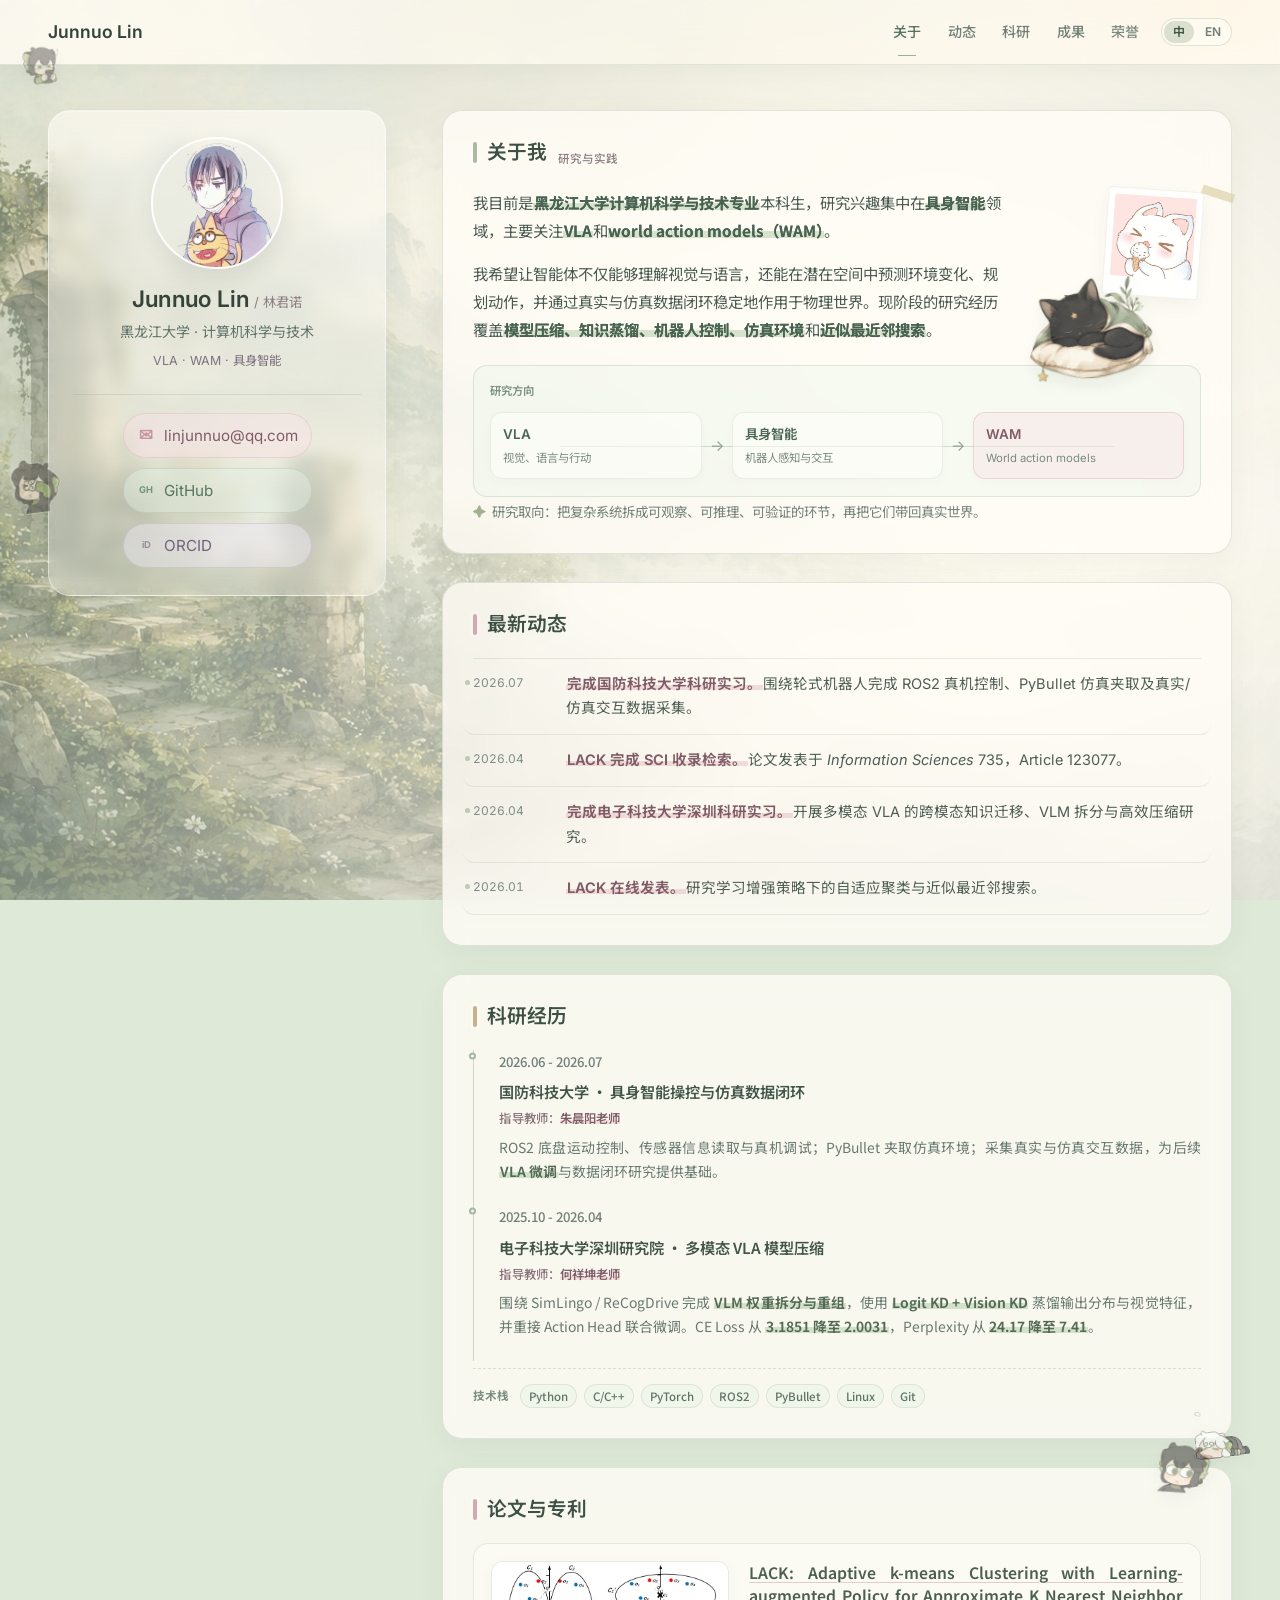
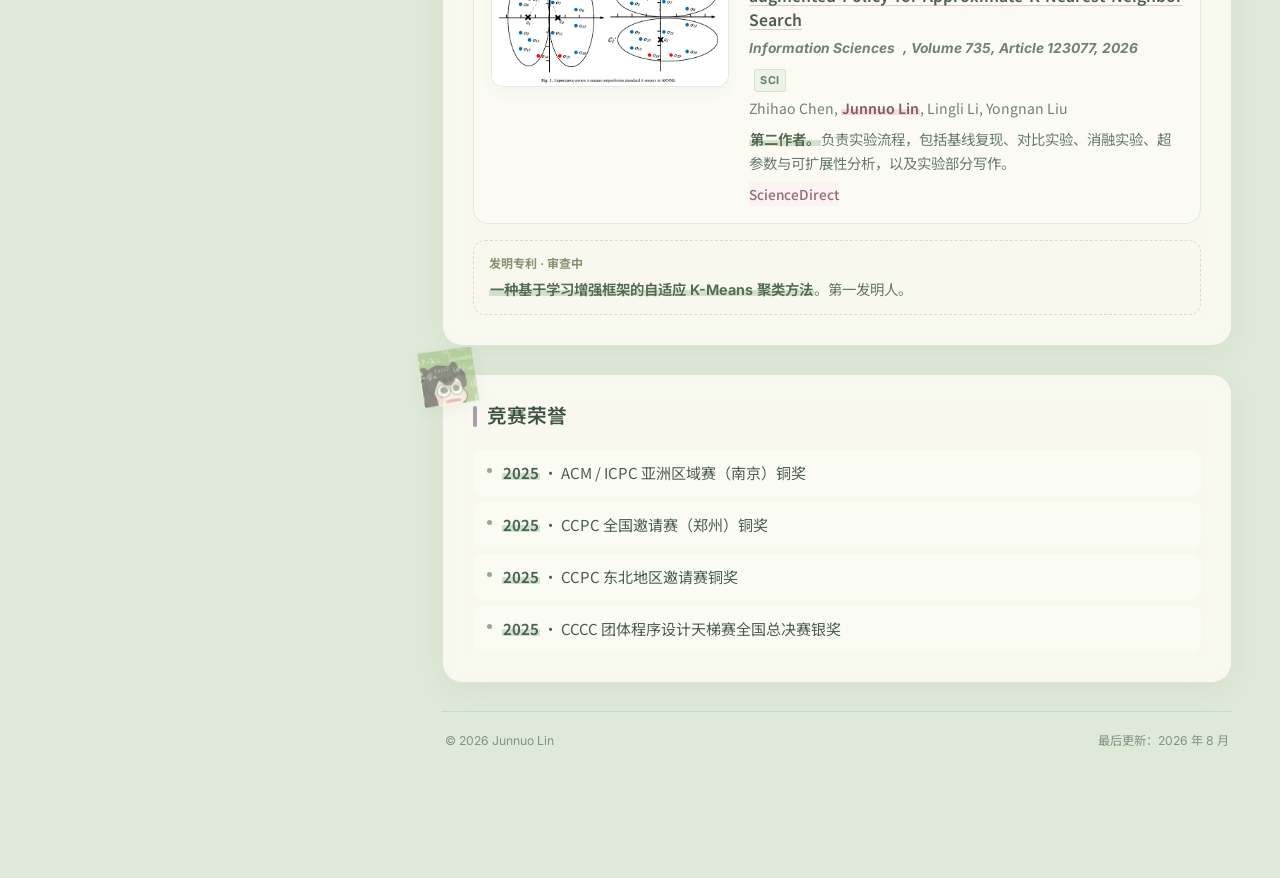
==== commit cee8e57d: "Fix WeChat email link fallback" ====
--- a/index.html
+++ b/index.html
@@ -60,7 +60,7 @@
           </div>
 
           <ul class="profile-links" aria-label="联系方式" data-zh-label="联系方式" data-en-label="Contact links">
-            <li class="profile-email"><a href="mailto:linjunnuo@qq.com">linjunnuo@qq.com</a></li>
+            <li class="profile-email"><a href="mailto:linjunnuo@qq.com" data-email-link data-email="linjunnuo@qq.com" aria-label="向林君诺发送邮件" data-zh-label="向林君诺发送邮件" data-en-label="Email Junnuo Lin">linjunnuo@qq.com</a></li>
             <li class="github-link"><a href="https://github.com/jnlin-re" target="_blank" rel="noreferrer">GitHub</a></li>
             <li><a href="https://orcid.org/0009-0009-2755-1236" target="_blank" rel="noreferrer">ORCID</a></li>
           </ul>
@@ -208,5 +208,6 @@
       </div>
     </section>
   </main>
+  <div class="email-copy-notice" role="status" aria-live="polite" aria-atomic="true" hidden></div>
 </body>
 </html>
--- a/css/scrapbook.css
+++ b/css/scrapbook.css
@@ -3128,3 +3128,34 @@
     height: 104px;
   }
 }
+
+/* WeChat handles mailto itself, so its fallback is an unobtrusive copy status. */
+.scrapbook-theme .email-copy-notice {
+  position: fixed;
+  bottom: max(20px, env(safe-area-inset-bottom));
+  left: 50%;
+  z-index: 2000;
+  width: max-content;
+  max-width: calc(100vw - 32px);
+  padding: 10px 14px;
+  color: #fffdf8;
+  font-family: "Inter", "Noto Sans SC", sans-serif;
+  font-size: .82rem;
+  line-height: 1.45;
+  text-align: center;
+  border: 1px solid rgba(255, 255, 255, .22);
+  border-radius: 12px;
+  background: rgba(61, 75, 64, .92);
+  box-shadow: 0 12px 26px rgba(40, 60, 45, .18);
+  backdrop-filter: blur(12px);
+  -webkit-backdrop-filter: blur(12px);
+  opacity: 0;
+  pointer-events: none;
+  transform: translate(-50%, 10px);
+  transition: opacity .18s ease, transform .18s ease;
+}
+
+.scrapbook-theme .email-copy-notice.is-visible {
+  opacity: 1;
+  transform: translate(-50%, 0);
+}
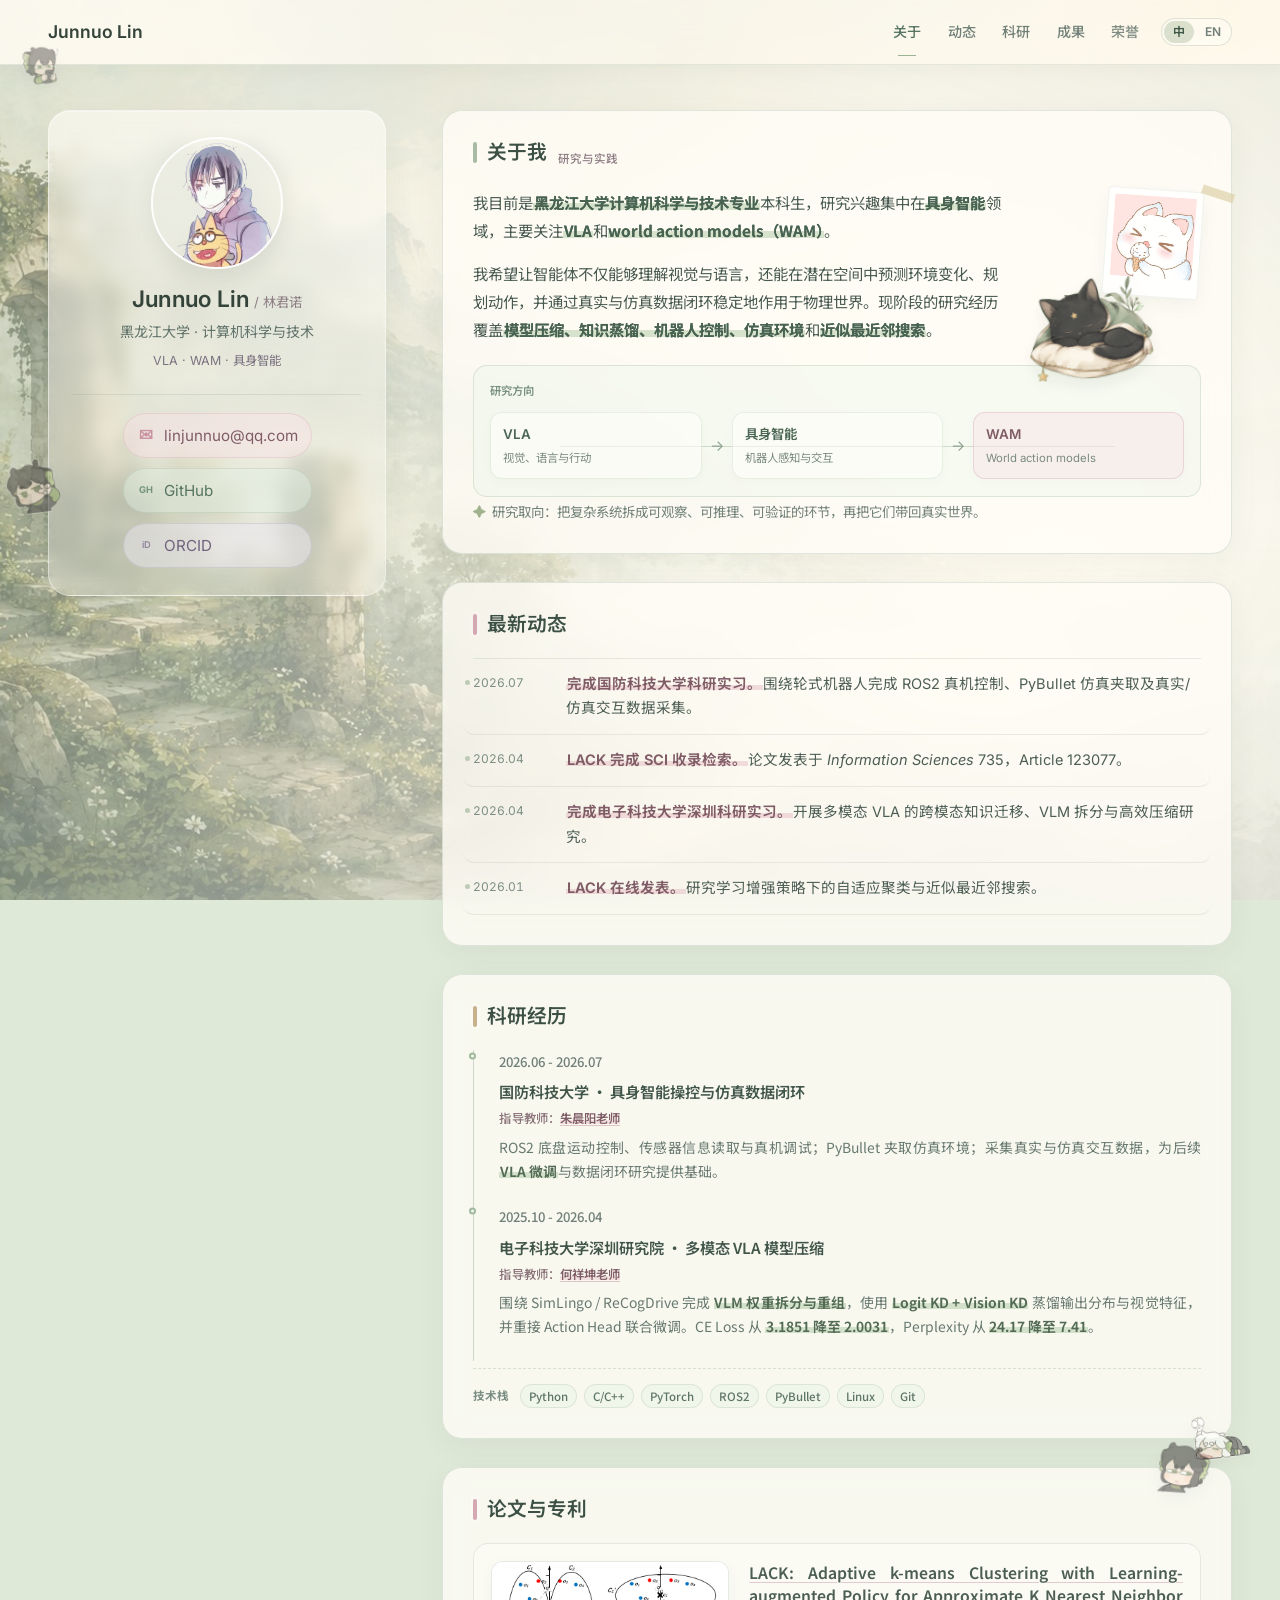
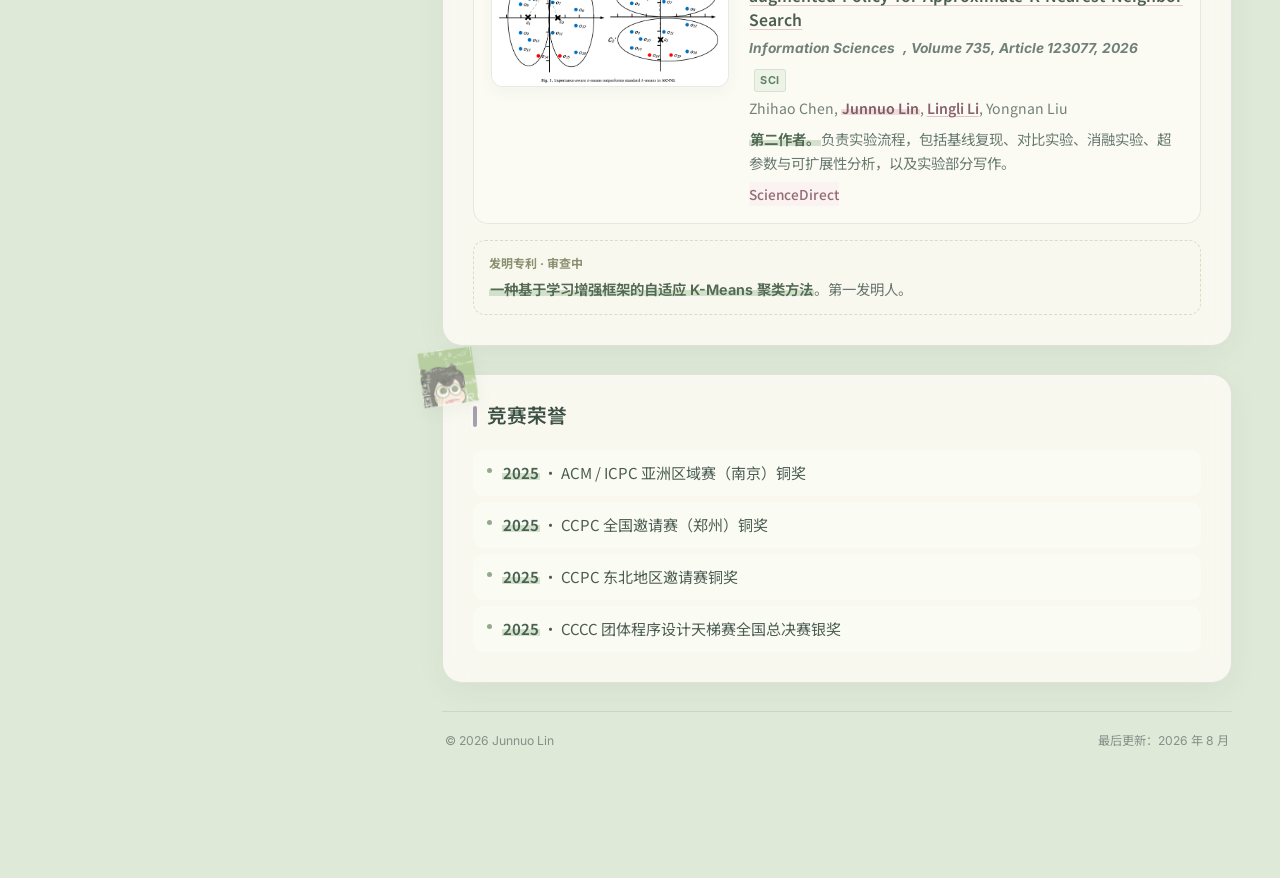
==== commit 479a5ae9: "Link mentor and corresponding author profiles" ====
--- a/index.html
+++ b/index.html
@@ -142,8 +142,8 @@
                 <div class="project-head">
                   <p class="entry-title" data-lang="zh">国防科技大学 · 具身智能操控与仿真数据闭环</p>
                   <p class="entry-title" data-lang="en">National University of Defense Technology · Embodied Control and Sim-to-Real Data Loop</p>
-                  <p class="entry-mentor" data-lang="zh">指导教师：<span class="mentor-name">朱晨阳老师</span></p>
-                  <p class="entry-mentor" data-lang="en">Mentor: <span class="mentor-name">Chenyang Zhu</span></p>
+                  <p class="entry-mentor" data-lang="zh">指导教师：<a class="mentor-name mentor-link" href="https://www.zhuchenyang.net/" target="_blank" rel="noreferrer" aria-label="朱晨阳老师的个人主页（在新窗口打开）">朱晨阳老师</a></p>
+                  <p class="entry-mentor" data-lang="en">Mentor: <a class="mentor-name mentor-link" href="https://www.zhuchenyang.net/" target="_blank" rel="noreferrer" aria-label="Chenyang Zhu's homepage (opens in a new tab)">Chenyang Zhu</a></p>
                   <p class="entry-sub" data-lang="zh">ROS2 底盘运动控制、传感器信息读取与真机调试；PyBullet 夹取仿真环境；采集真实与仿真交互数据，为后续 <strong>VLA 微调</strong>与数据闭环研究提供基础。</p>
                   <p class="entry-sub" data-lang="en">Integrated ROS2 chassis control, sensor access, and real-robot debugging; built a PyBullet grasping environment; and collected real/sim interaction data for later <strong>VLA fine-tuning</strong> and closed-loop research.</p>
                 </div>
@@ -153,8 +153,8 @@
                 <div class="project-head">
                   <p class="entry-title" data-lang="zh">电子科技大学深圳研究院 · 多模态 VLA 模型压缩</p>
                   <p class="entry-title" data-lang="en">UESTC Shenzhen · Multimodal VLA Model Compression</p>
-                  <p class="entry-mentor" data-lang="zh">指导教师：<span class="mentor-name">何祥坤老师</span></p>
-                  <p class="entry-mentor" data-lang="en">Mentor: <span class="mentor-name">Xiangkun He</span></p>
+                  <p class="entry-mentor" data-lang="zh">指导教师：<a class="mentor-name mentor-link" href="https://xiangkunhe.github.io/" target="_blank" rel="noreferrer" aria-label="何祥坤老师的个人主页（在新窗口打开）">何祥坤老师</a></p>
+                  <p class="entry-mentor" data-lang="en">Mentor: <a class="mentor-name mentor-link" href="https://xiangkunhe.github.io/" target="_blank" rel="noreferrer" aria-label="Xiangkun He's homepage (opens in a new tab)">Xiangkun He</a></p>
                   <p class="entry-sub" data-lang="zh">围绕 SimLingo / ReCogDrive 完成 <strong>VLM 权重拆分与重组</strong>，使用 <strong>Logit KD + Vision KD</strong> 蒸馏输出分布与视觉特征，并重接 Action Head 联合微调。CE Loss 从 <strong>3.1851 降至 2.0031</strong>，Perplexity 从 <strong>24.17 降至 7.41</strong>。</p>
                   <p class="entry-sub" data-lang="en">Decoupled and reorganized <strong>VLM weights</strong> from SimLingo / ReCogDrive-related models, then used <strong>Logit KD + Vision KD</strong> and action-head fine-tuning. CE Loss decreased from <strong>3.1851 to 2.0031</strong>, and Perplexity from <strong>24.17 to 7.41</strong>.</p>
                 </div>
@@ -176,7 +176,7 @@
               <div class="pub-content">
                 <p class="pub-title"><a href="https://www.sciencedirect.com/science/article/abs/pii/S0020025526000083" target="_blank" rel="noreferrer">LACK: Adaptive k-means Clustering with Learning-augmented Policy for Approximate K Nearest Neighbor Search</a></p>
                 <p class="pub-venue"><em>Information Sciences</em>, Volume 735, Article 123077, 2026 <span class="pub-venue-tag">SCI</span></p>
-                <p class="pub-authors">Zhihao Chen, <strong class="author-highlight">Junnuo Lin</strong>, Lingli Li, Yongnan Liu</p>
+                <p class="pub-authors">Zhihao Chen, <strong class="author-highlight">Junnuo Lin</strong>, <a class="author-profile-link" href="https://orcid.org/0000-0001-8898-5817" target="_blank" rel="noreferrer" aria-label="Lingli Li's ORCID profile (opens in a new tab)">Lingli Li</a>, Yongnan Liu</p>
                 <p class="pub-desc" data-lang="zh"><strong>第二作者。</strong>负责实验流程，包括基线复现、对比实验、消融实验、超参数与可扩展性分析，以及实验部分写作。</p>
                 <p class="pub-desc" data-lang="en"><strong>Second author.</strong> Contributed the experimental pipeline, including baseline reproduction, comparative and ablation studies, hyperparameter and scalability analysis, and writing the experimental section.</p>
                 <div class="pub-links"><a href="https://www.sciencedirect.com/science/article/abs/pii/S0020025526000083" target="_blank" rel="noreferrer">ScienceDirect</a></div>
--- a/css/scrapbook.css
+++ b/css/scrapbook.css
@@ -3087,6 +3087,32 @@
   );
 }
 
+.scrapbook-theme .mentor-link,
+.scrapbook-theme .author-profile-link {
+  text-decoration-line: underline;
+  text-decoration-color: rgba(201, 147, 159, .52);
+  text-decoration-thickness: 1px;
+  text-underline-offset: .16em;
+}
+
+.scrapbook-theme .mentor-link:hover,
+.scrapbook-theme .author-profile-link:hover {
+  color: #754d5a;
+  text-decoration-color: var(--accent-rose);
+}
+
+.scrapbook-theme .pub-authors .author-profile-link {
+  color: #8b6270;
+  font-weight: 600;
+}
+
+.scrapbook-theme .mentor-link:focus-visible,
+.scrapbook-theme .author-profile-link:focus-visible {
+  outline: 2px solid rgba(201, 147, 159, .72);
+  outline-offset: 3px;
+  border-radius: 2px;
+}
+
 .scrapbook-theme .pub-links a,
 .scrapbook-theme .current-version-link {
   color: #946b76;
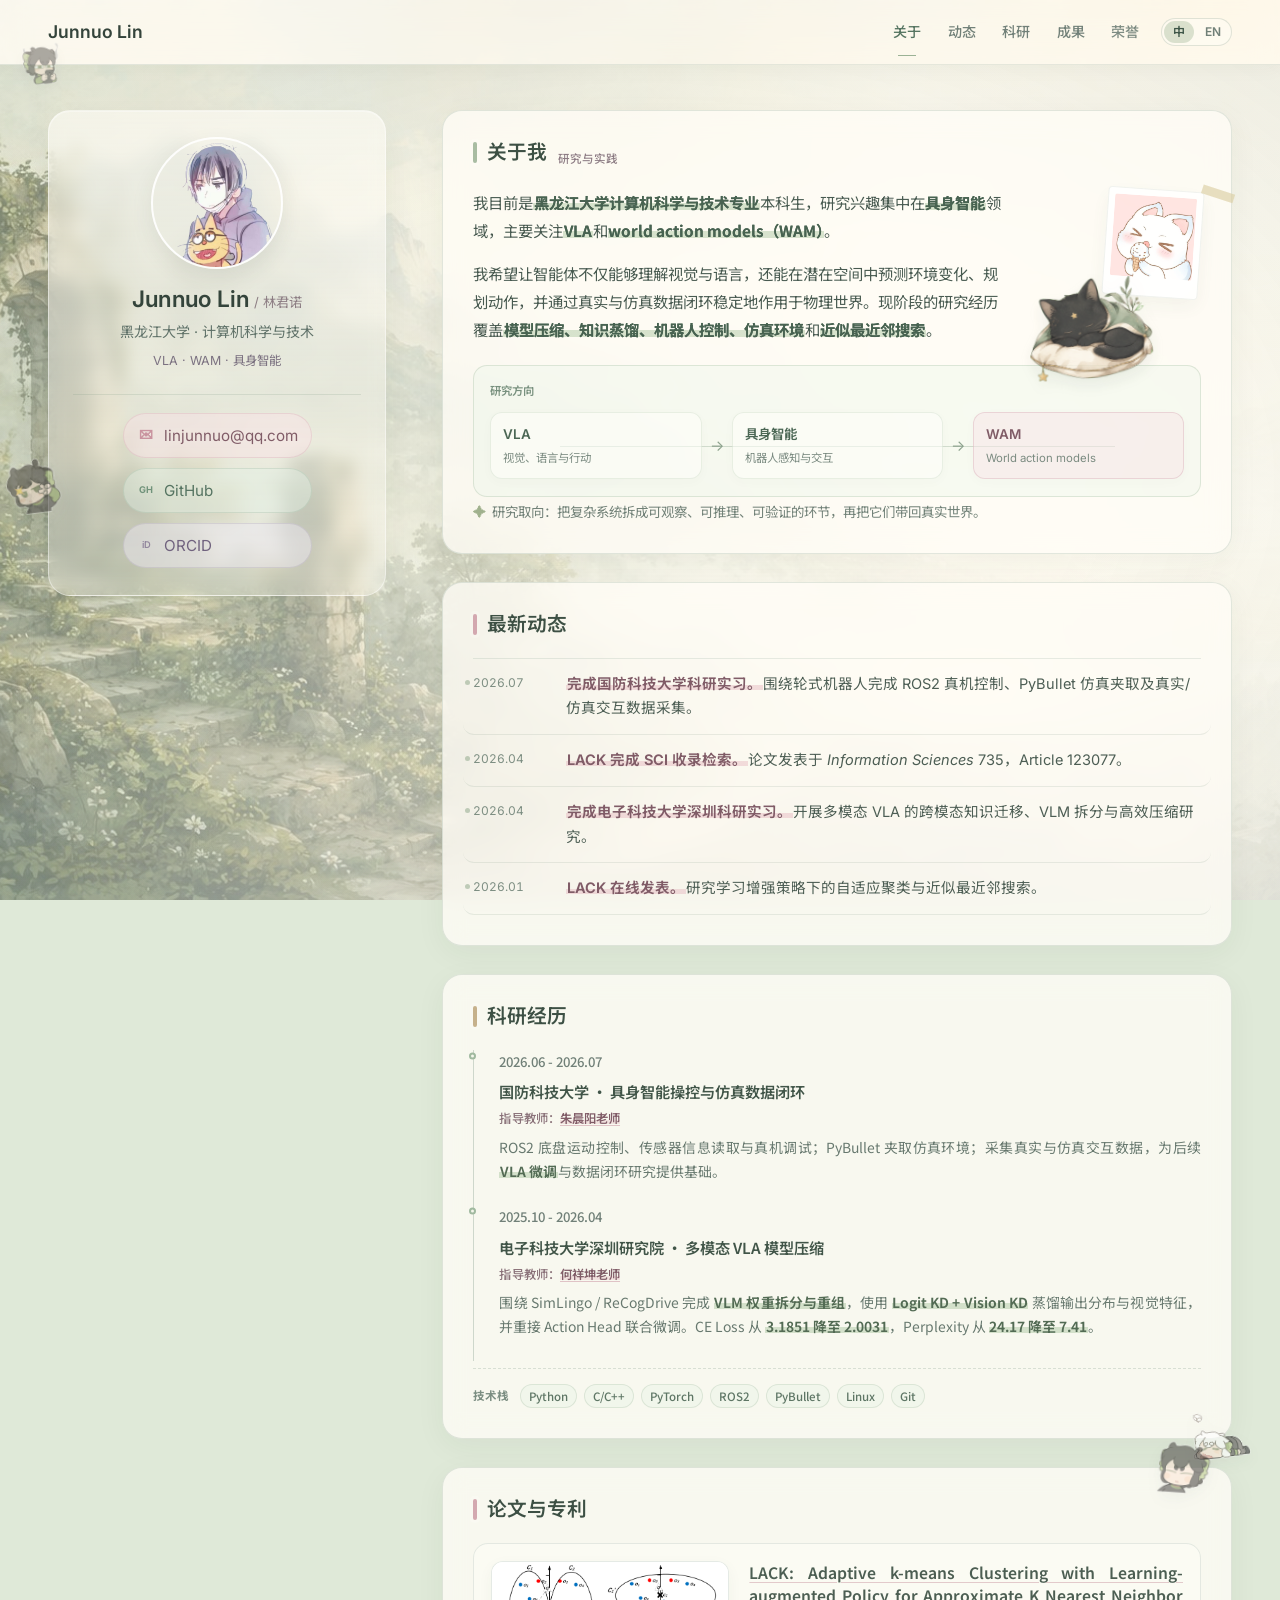
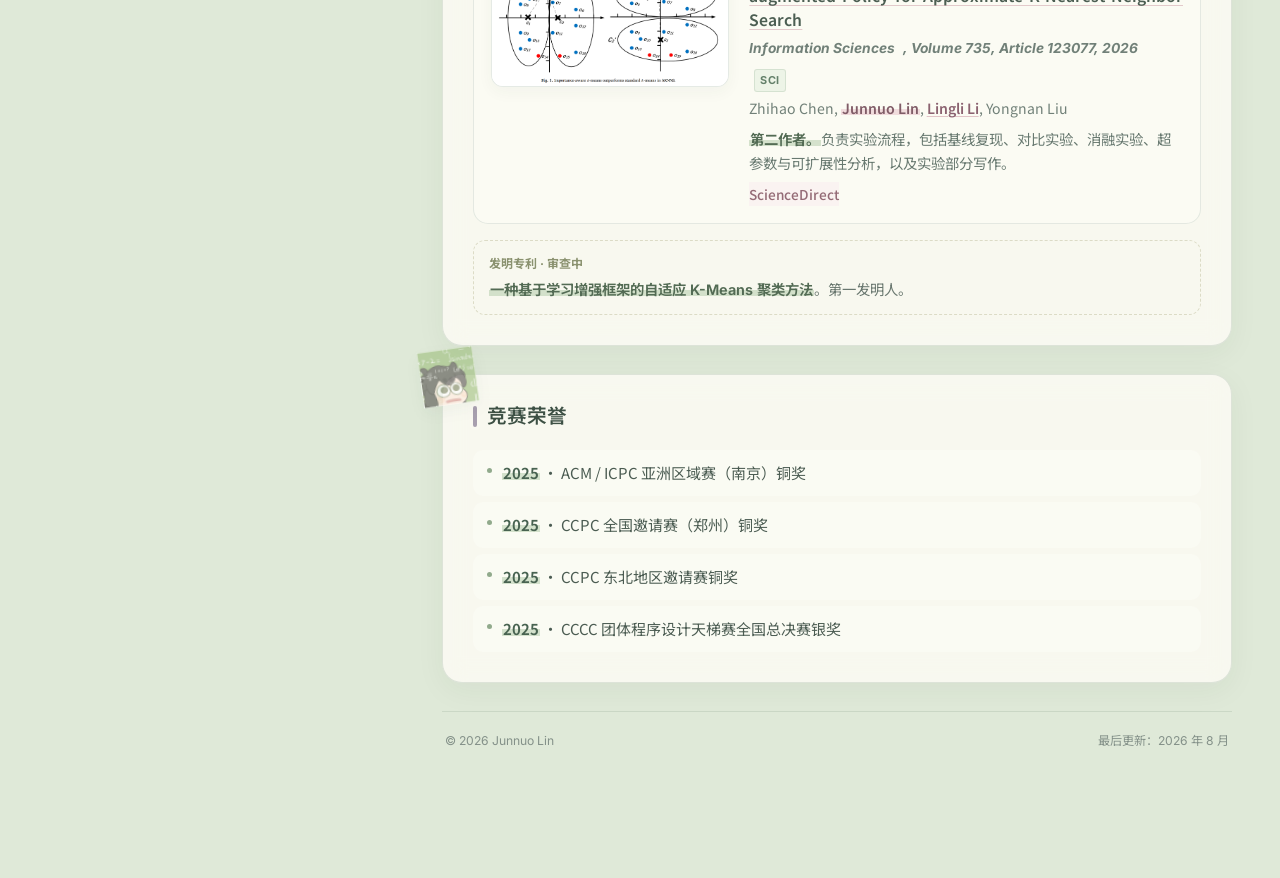
==== commit 1776b60f: "Link Lingli Li to faculty homepage" ====
--- a/index.html
+++ b/index.html
@@ -176,7 +176,7 @@
               <div class="pub-content">
                 <p class="pub-title"><a href="https://www.sciencedirect.com/science/article/abs/pii/S0020025526000083" target="_blank" rel="noreferrer">LACK: Adaptive k-means Clustering with Learning-augmented Policy for Approximate K Nearest Neighbor Search</a></p>
                 <p class="pub-venue"><em>Information Sciences</em>, Volume 735, Article 123077, 2026 <span class="pub-venue-tag">SCI</span></p>
-                <p class="pub-authors">Zhihao Chen, <strong class="author-highlight">Junnuo Lin</strong>, <a class="author-profile-link" href="https://orcid.org/0000-0001-8898-5817" target="_blank" rel="noreferrer" aria-label="Lingli Li's ORCID profile (opens in a new tab)">Lingli Li</a>, Yongnan Liu</p>
+                <p class="pub-authors">Zhihao Chen, <strong class="author-highlight">Junnuo Lin</strong>, <a class="author-profile-link" href="https://jsj.hlju.edu.cn/info/1100/2128.htm" target="_blank" rel="noreferrer" aria-label="Lingli Li's faculty homepage (opens in a new tab)">Lingli Li</a>, Yongnan Liu</p>
                 <p class="pub-desc" data-lang="zh"><strong>第二作者。</strong>负责实验流程，包括基线复现、对比实验、消融实验、超参数与可扩展性分析，以及实验部分写作。</p>
                 <p class="pub-desc" data-lang="en"><strong>Second author.</strong> Contributed the experimental pipeline, including baseline reproduction, comparative and ablation studies, hyperparameter and scalability analysis, and writing the experimental section.</p>
                 <div class="pub-links"><a href="https://www.sciencedirect.com/science/article/abs/pii/S0020025526000083" target="_blank" rel="noreferrer">ScienceDirect</a></div>
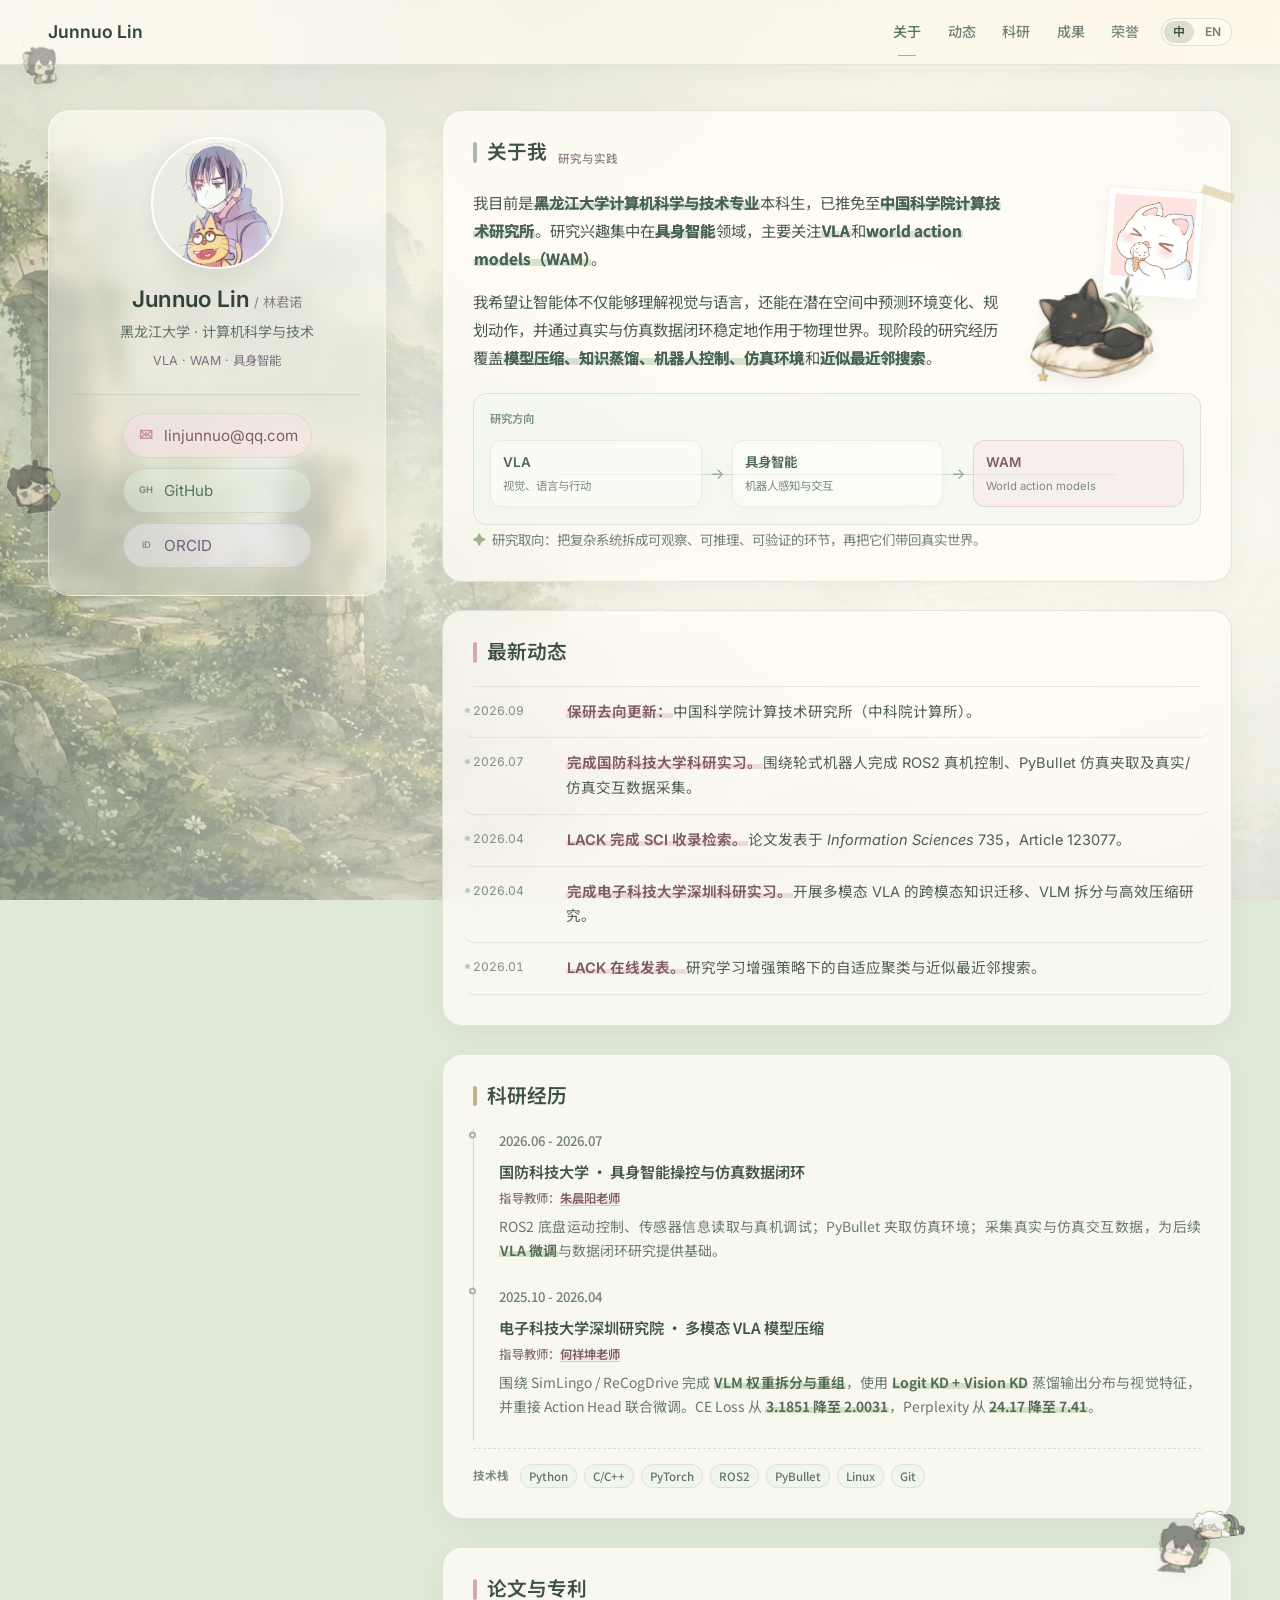
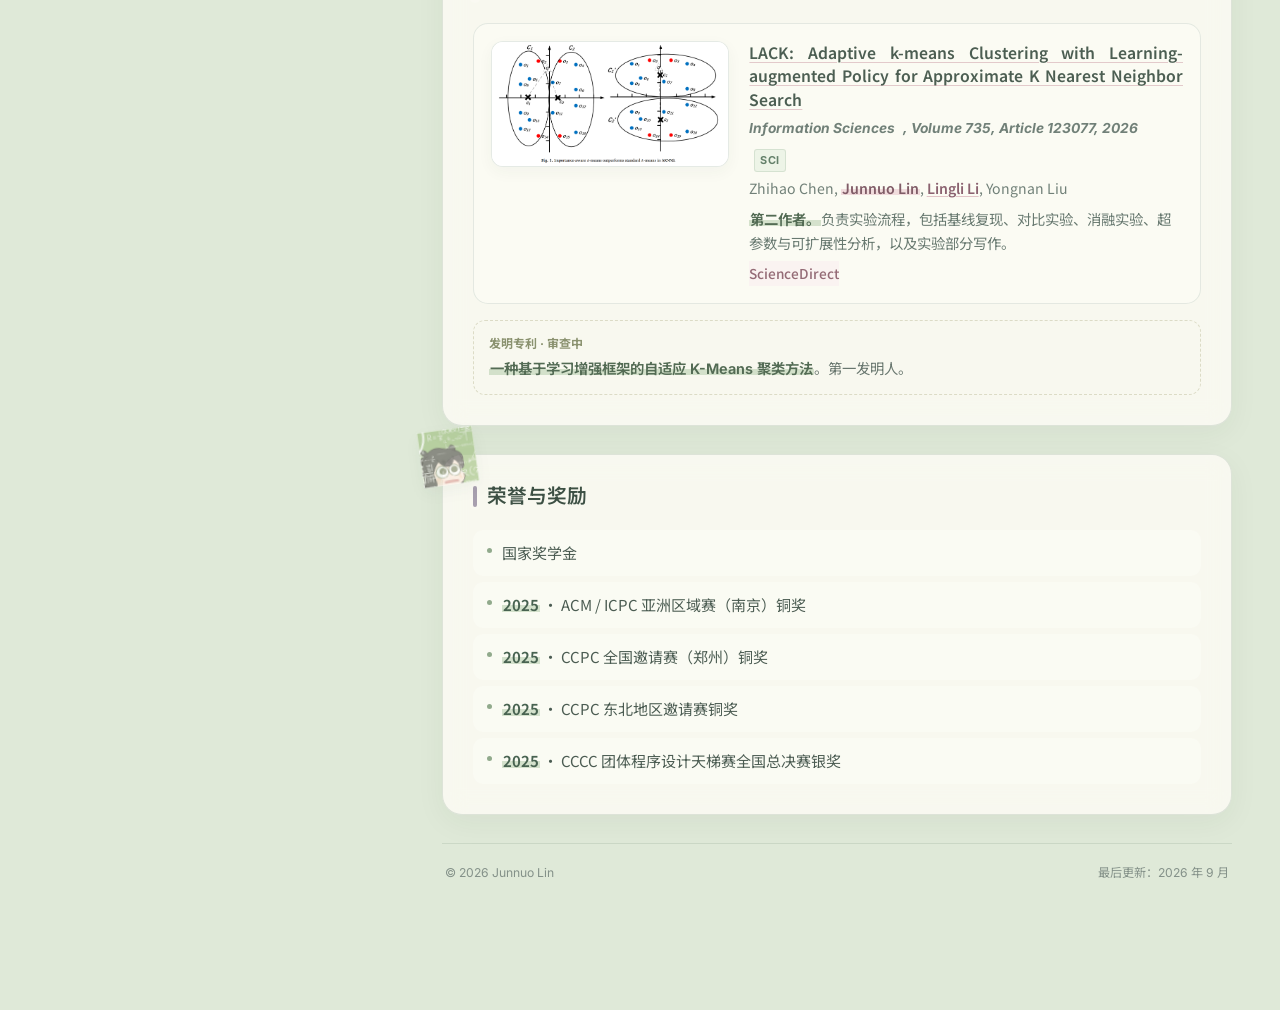
==== commit 49760ade: "Update postgraduate destination and National Scholarship" ====
--- a/index.html
+++ b/index.html
@@ -79,8 +79,8 @@
                 <img class="sleepy-cat" src="assets/original-black-cat-mascot.png" alt="">
               </div>
               <div class="about-copy">
-                <p data-lang="zh">我目前是<strong>黑龙江大学计算机科学与技术专业</strong>本科生，研究兴趣集中在<strong>具身智能</strong>领域，主要关注<strong>VLA</strong>和<strong>world action models（WAM）</strong>。</p>
-                <p data-lang="en">I am an undergraduate student in <strong>Computer Science and Technology at Heilongjiang University</strong>. My research interests center on <strong>embodied intelligence</strong>, with a focus on <strong>VLA</strong> and <strong>world action models (WAM)</strong>.</p>
+                <p data-lang="zh">我目前是<strong>黑龙江大学计算机科学与技术专业</strong>本科生，已推免至<strong>中国科学院计算技术研究所</strong>。研究兴趣集中在<strong>具身智能</strong>领域，主要关注<strong>VLA</strong>和<strong>world action models（WAM）</strong>。</p>
+                <p data-lang="en">I am an undergraduate student in <strong>Computer Science and Technology at Heilongjiang University</strong> and will pursue graduate studies at the <strong>Institute of Computing Technology, Chinese Academy of Sciences (ICT, CAS)</strong> through recommendation-based admission. My research interests center on <strong>embodied intelligence</strong>, with a focus on <strong>VLA</strong> and <strong>world action models (WAM)</strong>.</p>
                 <p data-lang="zh">我希望让智能体不仅能够理解视觉与语言，还能在潜在空间中预测环境变化、规划动作，并通过真实与仿真数据闭环稳定地作用于物理世界。现阶段的研究经历覆盖<strong>模型压缩、知识蒸馏、机器人控制、仿真环境</strong>和<strong>近似最近邻搜索</strong>。</p>
                 <p data-lang="en">I am interested in agents that go beyond visual-language understanding to predict environmental dynamics, plan actions in latent space, and interact reliably with the physical world through real-to-simulation data loops. My current experience spans <strong>model compression, knowledge distillation, robot control, simulation</strong>, and <strong>approximate nearest-neighbor search</strong>.</p>
                 <div class="academic-route" aria-label="研究方向" data-zh-label="研究方向" data-en-label="Research focus">
@@ -102,6 +102,13 @@
           <section id="news" class="section news" aria-labelledby="news-title">
             <div class="section-heading"><h2 id="news-title" class="section-title"><span data-lang="zh">最新动态</span><span data-lang="en">News</span></h2></div>
             <ul class="news-list">
+              <li class="news-item">
+                <time datetime="2026-09" class="news-date">2026.09</time>
+                <div class="news-copy">
+                  <p data-lang="zh"><strong>保研去向更新：</strong>中国科学院计算技术研究所（中科院计算所）。</p>
+                  <p data-lang="en"><strong>Postgraduate destination update:</strong> Institute of Computing Technology, Chinese Academy of Sciences (ICT, CAS), through recommendation-based admission.</p>
+                </div>
+              </li>
               <li class="news-item">
                 <time datetime="2026-07" class="news-date">2026.07</time>
                 <div class="news-copy">
@@ -191,8 +198,9 @@
 
           <section id="honors" class="section" aria-labelledby="honors-title">
             <img class="section-sticker award-sticker" src="assets/sticker-math.gif" alt="" aria-hidden="true">
-          <h2 id="honors-title" class="section-title"><span data-lang="zh">竞赛荣誉</span><span data-lang="en">Honors</span></h2>
+          <h2 id="honors-title" class="section-title"><span data-lang="zh">荣誉与奖励</span><span data-lang="en">Honors</span></h2>
           <ul class="award-list">
+              <li class="award-item"><span data-lang="zh">国家奖学金</span><span data-lang="en">National Scholarship</span></li>
               <li class="award-item"><strong>2025</strong> · <span data-lang="zh">ACM / ICPC 亚洲区域赛（南京）铜奖</span><span data-lang="en">ACM / ICPC Asia Regional Contest, Nanjing - Bronze Medal</span></li>
               <li class="award-item"><strong>2025</strong> · <span data-lang="zh">CCPC 全国邀请赛（郑州）铜奖</span><span data-lang="en">CCPC National Invitational Contest, Zhengzhou - Bronze Medal</span></li>
               <li class="award-item"><strong>2025</strong> · <span data-lang="zh">CCPC 东北地区邀请赛铜奖</span><span data-lang="en">CCPC Northeast Invitational Contest - Bronze Medal</span></li>
@@ -202,7 +210,7 @@
 
           <footer class="site-footer">
             <p>© 2026 Junnuo Lin</p>
-            <p><span data-lang="zh">最后更新：2026 年 8 月</span><span data-lang="en">Last updated: August 2026</span></p>
+            <p><span data-lang="zh">最后更新：2026 年 9 月</span><span data-lang="en">Last updated: September 2026</span></p>
           </footer>
         </div>
       </div>
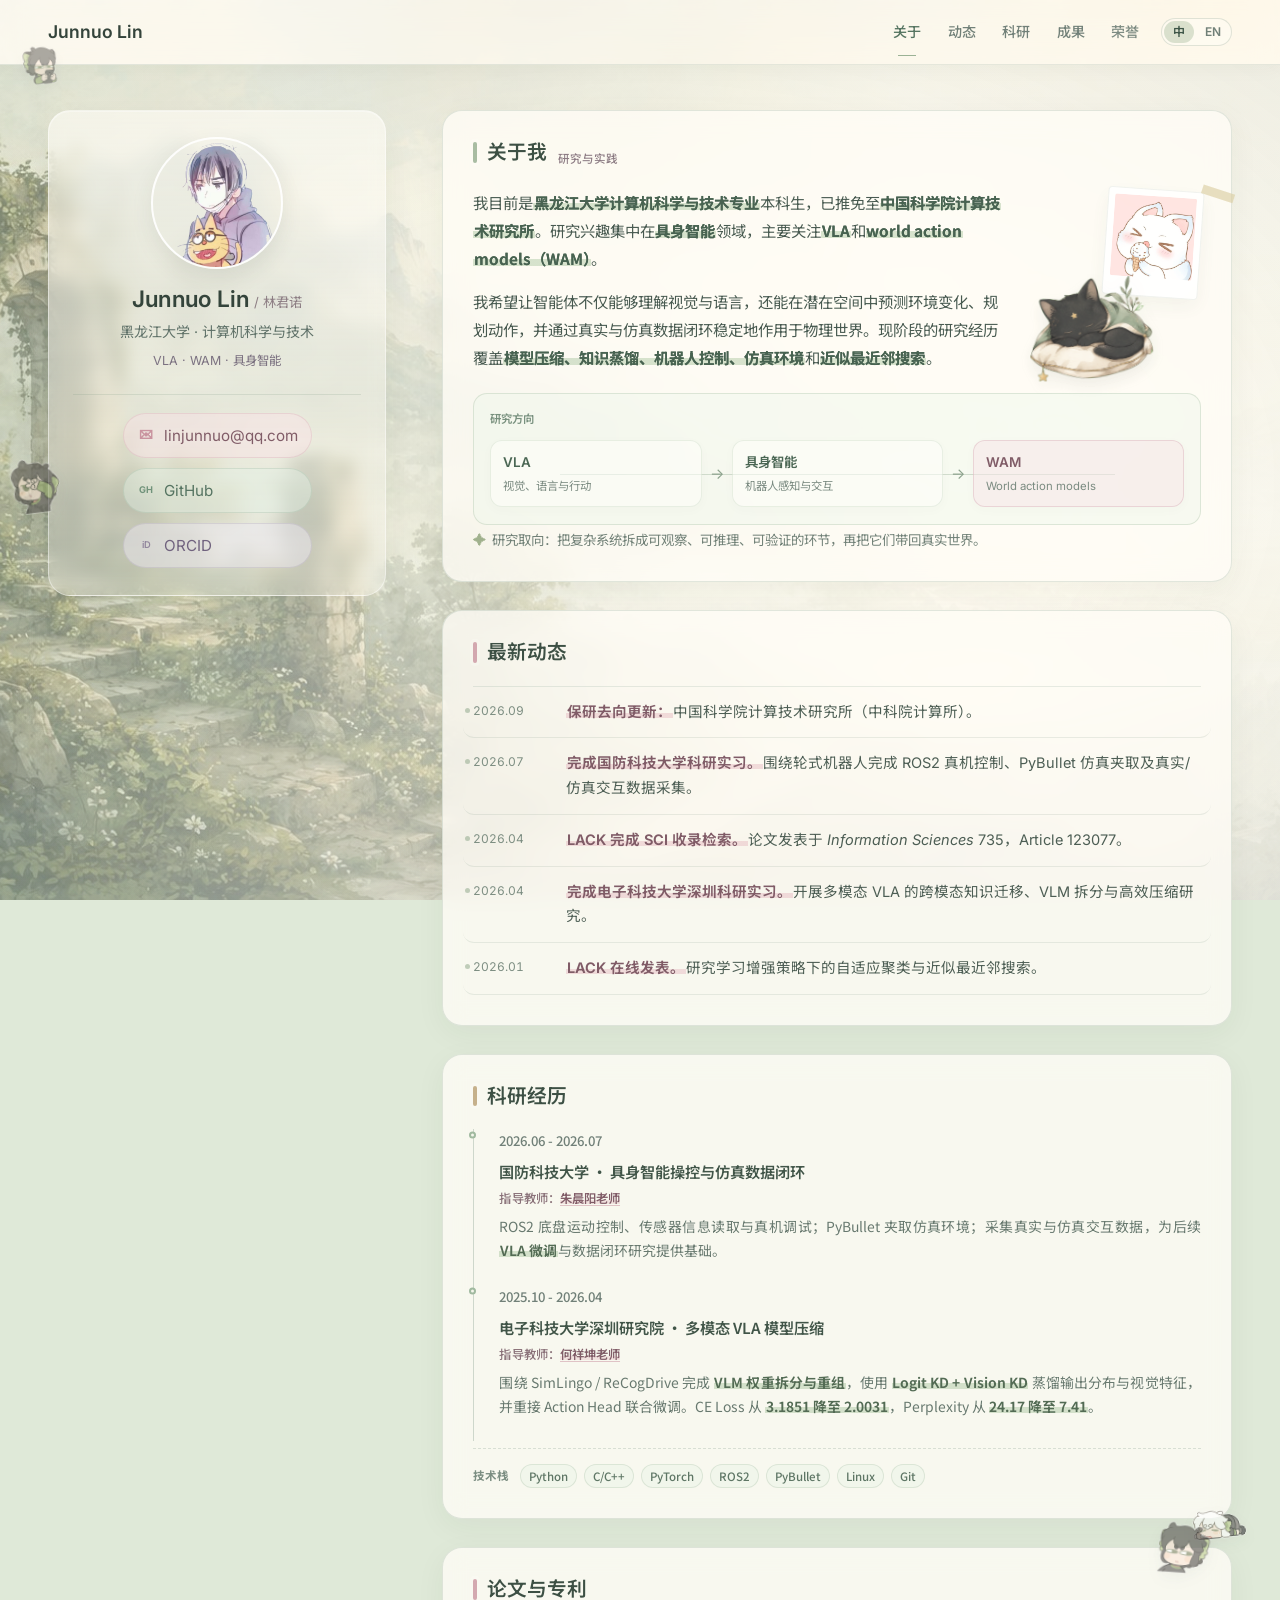
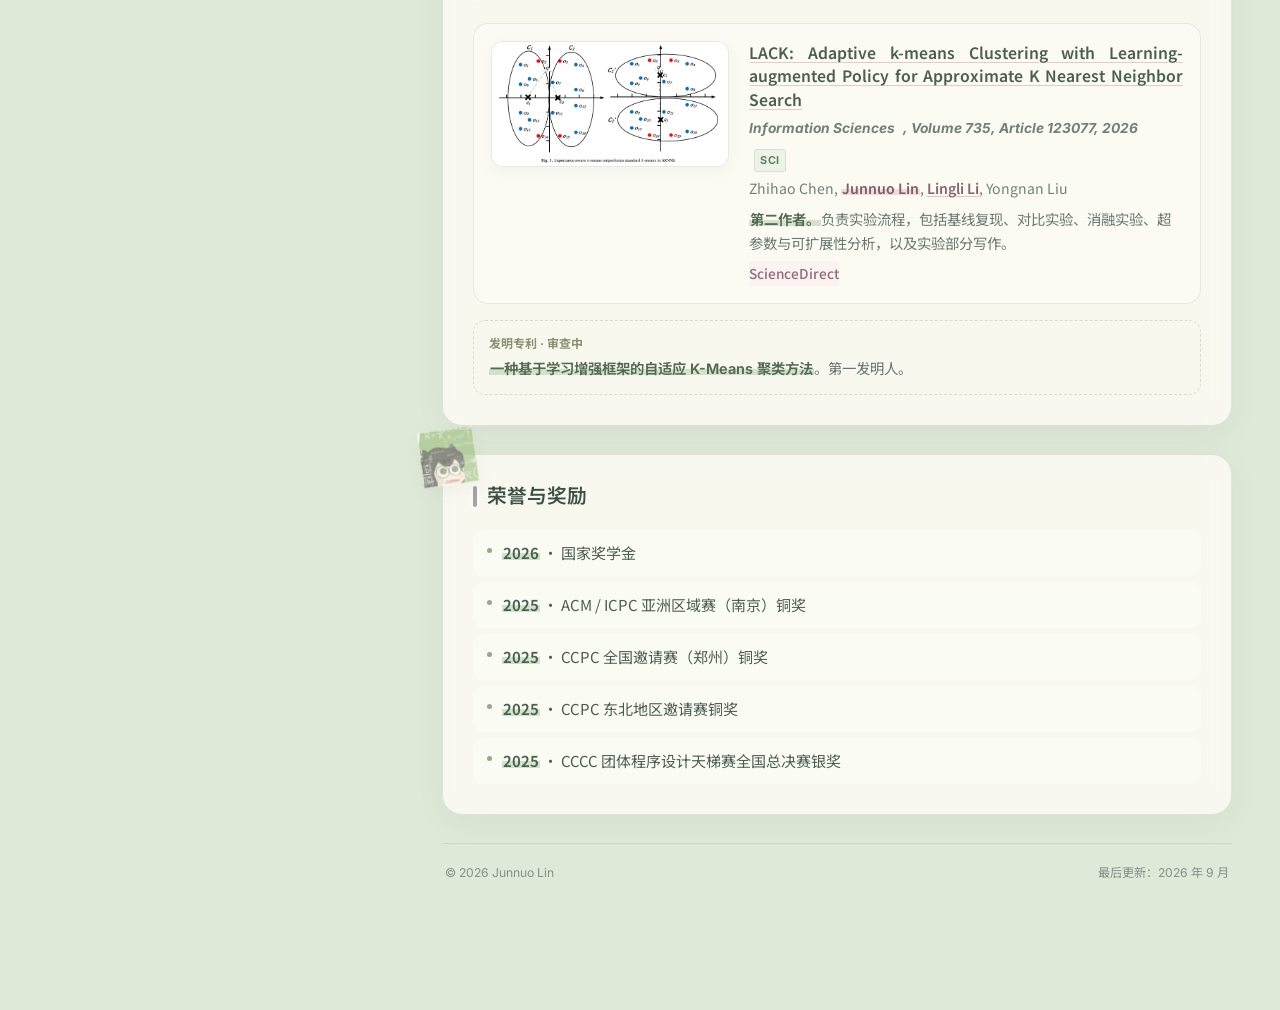
==== commit fa6762e7: "Add 2026 National Scholarship award year" ====
--- a/index.html
+++ b/index.html
@@ -200,7 +200,7 @@
             <img class="section-sticker award-sticker" src="assets/sticker-math.gif" alt="" aria-hidden="true">
           <h2 id="honors-title" class="section-title"><span data-lang="zh">荣誉与奖励</span><span data-lang="en">Honors</span></h2>
           <ul class="award-list">
-              <li class="award-item"><span data-lang="zh">国家奖学金</span><span data-lang="en">National Scholarship</span></li>
+              <li class="award-item"><strong>2026</strong> · <span data-lang="zh">国家奖学金</span><span data-lang="en">National Scholarship</span></li>
               <li class="award-item"><strong>2025</strong> · <span data-lang="zh">ACM / ICPC 亚洲区域赛（南京）铜奖</span><span data-lang="en">ACM / ICPC Asia Regional Contest, Nanjing - Bronze Medal</span></li>
               <li class="award-item"><strong>2025</strong> · <span data-lang="zh">CCPC 全国邀请赛（郑州）铜奖</span><span data-lang="en">CCPC National Invitational Contest, Zhengzhou - Bronze Medal</span></li>
               <li class="award-item"><strong>2025</strong> · <span data-lang="zh">CCPC 东北地区邀请赛铜奖</span><span data-lang="en">CCPC Northeast Invitational Contest - Bronze Medal</span></li>
